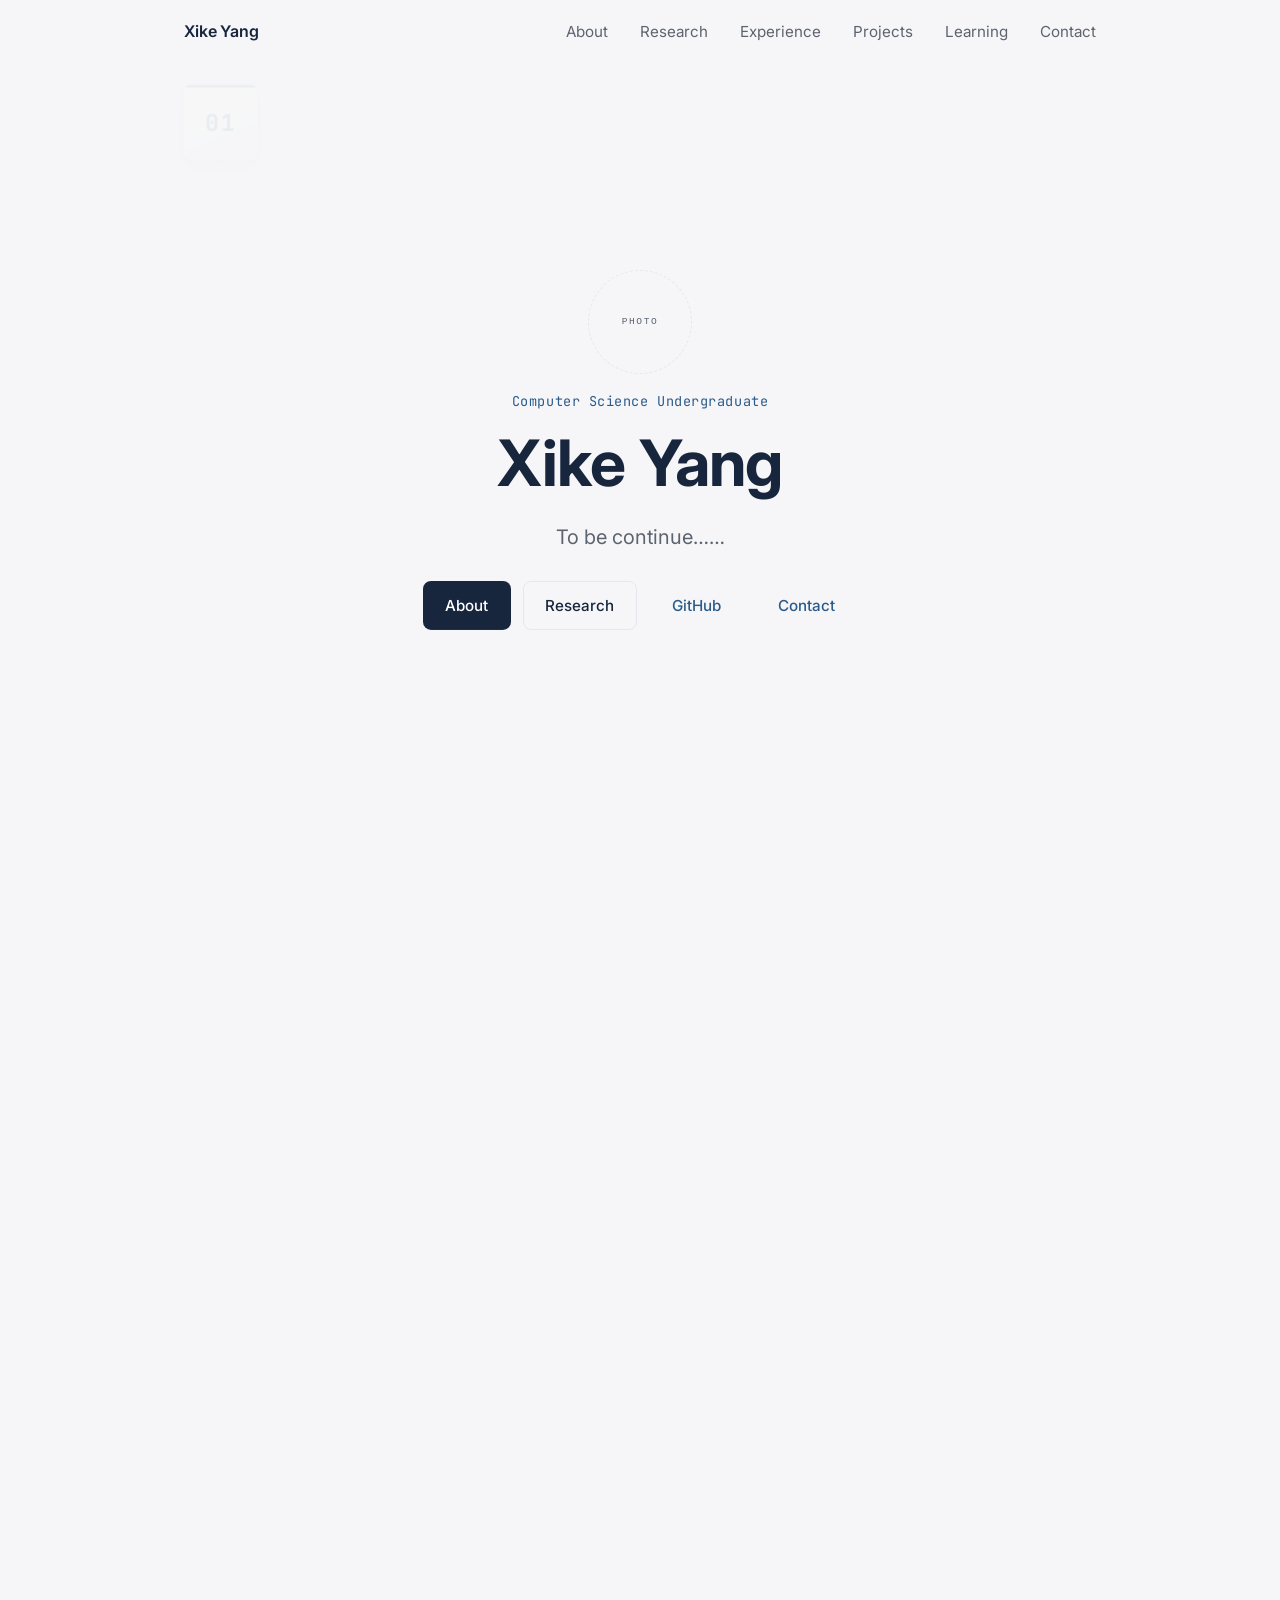
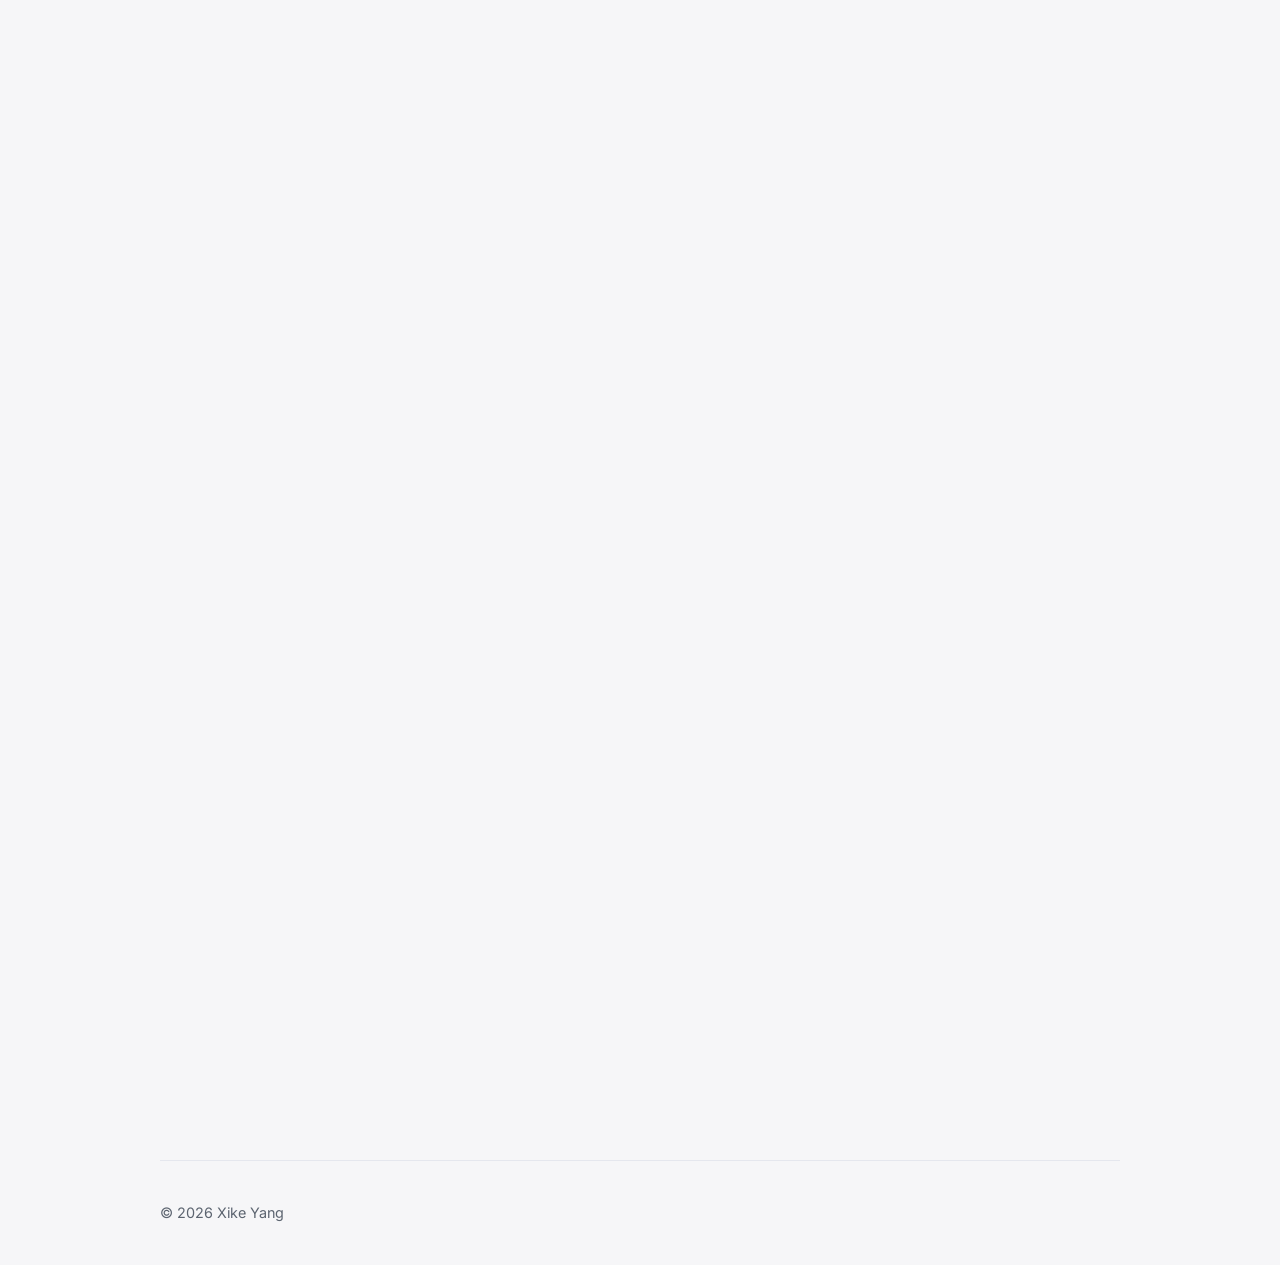
==== index.html @ 59e6e997 "feat: personal website V2 (scroll cube + panel deck)" ====
<!DOCTYPE html>
<html lang="en">
<head>
  <meta charset="UTF-8" />
  <meta name="viewport" content="width=device-width, initial-scale=1.0" />
  <title>Xike Yang — Computer Science Undergraduate</title>
  <meta name="description" content="Xike Yang, Computer Science undergraduate." />
  <meta property="og:title" content="Xike Yang — Computer Science Undergraduate" />
  <meta property="og:description" content="Exploring......" />

  <!-- Mark JS as available (drives the no-JS fallback styles in css/deck.css) -->
  <script>document.documentElement.classList.add("js");</script>

  <!-- Fonts: Inter (sans) + JetBrains Mono (mono). System Chinese fallbacks are included. -->
  <link rel="preconnect" href="https://fonts.googleapis.com" />
  <link rel="preconnect" href="https://fonts.gstatic.com" crossorigin />
  <link
    href="https://fonts.googleapis.com/css2?family=Inter:wght@300;400;500;600;700&family=JetBrains+Mono:wght@400;500&display=swap"
    rel="stylesheet"
  />

  <!-- Favicon (isometric cube, matching the V2 scroll cube) -->
  <link rel="icon" type="image/svg+xml" href="assets/favicon.svg" />

  <link rel="stylesheet" href="css/style.css" />
  <!-- V2: top-left docked scroll cube + panel deck -->
  <link rel="stylesheet" href="css/cube.css" />
  <link rel="stylesheet" href="css/deck.css" />
</head>
<body>
  <header class="site-header" id="top">
    <nav class="nav" aria-label="Primary">
      <a class="brand" href="#top">Xike Yang</a>

      <button class="nav-toggle" aria-label="Open menu" aria-expanded="false">
        <span></span><span></span>
      </button>

      <ul class="nav-links" id="nav-links">
        <li><a href="#about">About</a></li>
        <li><a href="#research">Research</a></li>
        <li><a href="#experience">Experience</a></li>
        <li><a href="#projects">Projects</a></li>
        <li><a href="#learning">Learning</a></li>
        <li><a href="#contact">Contact</a></li>
      </ul>
    </nav>
  </header>

  <!-- The deck: one tall scroll region; the pin stays on screen and the
       panels cross-fade while the top-left cube rotates. -->
  <main class="deck" id="deck" style="--panel-count: 7">
    <div class="deck-pin">

      <!-- Centre-piece: docked to the top-left of the content column once the
           hero is scrolled away. One face per section (01–06). Purely
           decorative (aria-hidden) — the text carries the meaning. -->
      <div class="cube-stage" aria-hidden="true">
        <div class="cube" id="cube">
          <div class="cube-face face-front"><span class="cube-index">01</span></div>
          <div class="cube-face face-right"><span class="cube-index">02</span></div>
          <div class="cube-face face-back"><span class="cube-index">03</span></div>
          <div class="cube-face face-left"><span class="cube-index">04</span></div>
          <div class="cube-face face-top"><span class="cube-index">05</span></div>
          <div class="cube-face face-bottom"><span class="cube-index">06</span></div>
        </div>
      </div>

      <!-- Hero: the intro only — no cube yet. Scrolling fades the cube in and
           hands over to the "01 About" panel. -->
      <section class="panel panel-hero is-active" id="hero" data-panel="0">
        <div class="panel-body">
          <div class="hero-avatar" role="img" aria-label="Portrait of Xike Yang - photo coming soon">
            <span>Photo</span>
          </div>
          <p class="hero-kicker">Computer Science Undergraduate</p>
          <h1>Xike Yang</h1>
          <p class="hero-line">To be continue……</p>
          <div class="hero-actions">
            <a href="#about" class="btn btn-primary">About</a>
            <a href="#research" class="btn btn-outline">Research</a>
            <a href="https://github.com/xkkkkkkkkkkkkkk" class="btn btn-ghost" target="_blank" rel="noopener">GitHub</a>
            <a href="#contact" class="btn btn-ghost">Contact</a>
          </div>
        </div>
      </section>

      <!-- 01 About (the cube fades in here and stays for the rest) -->
      <section class="panel" id="about" data-panel="1">
        <header class="panel-head">
          <span class="section-num">01</span>
          <h2>About</h2>
        </header>
        <div class="panel-body">
          <p class="lede">
            I'm a Computer Science undergraduate. I'm trying my best to build a
            solid foundation in computer science fundamentals. To be continued......
          </p>
          <dl class="facts">
            <div><dt>Position</dt><dd>Computer Science Undergraduate</dd></div>
            <div><dt>Focus</dt><dd>……</dd></div>
            <div><dt>Learning</dt><dd>……</dd></div>
            <div><dt>Affiliation</dt><dd>TJU &amp; POLYU</dd></div>
          </dl>

          <h3 class="block-label block-hobbies">Hobbies</h3>
          <ul class="chips">
            <li>Photography</li>
            <li>Outdoors</li>
            <li>Food</li>
            <li>Cats</li>
            <li>Musicals</li>
          </ul>

          <div class="about-photos">
            <h3 class="block-label block-photos">Photography</h3>
            <div class="gallery" id="gallery">
              <div class="gallery-frame">
                <button class="gallery-nav prev" id="gallery-prev" aria-label="Previous photo">&#8249;</button>
                <div class="gallery-track" id="gallery-track"></div>
                <button class="gallery-nav next" id="gallery-next" aria-label="Next photo">&#8250;</button>
              </div>
              <div class="gallery-dots" id="gallery-dots"></div>
            </div>
          </div>
        </div>
      </section>

      <!-- 02 Research Interests -->
      <section class="panel" id="research" data-panel="2">
        <header class="panel-head">
          <span class="section-num">02</span>
          <h2>Research Interests</h2>
        </header>
        <div class="panel-body">
          <p class="muted-note">
            I'm still building my foundation — the areas below are where I want to
            grow, not a list of publications.
          </p>
          <div class="cards">
            <article class="card">
              <h3>……</h3>
              <p>……</p>
            </article>
            <article class="card">
              <h3>……</h3>
              <p>……</p>
            </article>
            <article class="card">
              <h3>……</h3>
              <p>……</p>
            </article>
            <article class="card">
              <h3>……</h3>
              <p>……</p>
            </article>
          </div>
        </div>
      </section>

      <!-- 03 Experience -->
      <section class="panel" id="experience" data-panel="3">
        <header class="panel-head">
          <span class="section-num">03</span>
          <h2>Experience</h2>
        </header>
        <div class="panel-body">
          <p class="muted-note">Coming soon......</p>
          <h3 class="block-label">Timeline</h3>
          <ol class="timeline">
            <li><span class="year">2026</span><p>Started Computer Science</p></li>
          </ol>
        </div>
      </section>

      <!-- 04 Projects -->
      <section class="panel" id="projects" data-panel="4">
        <header class="panel-head">
          <span class="section-num">04</span>
          <h2>Projects</h2>
        </header>
        <div class="panel-body">
          <p class="muted-note">Coming soon.</p>
        </div>
      </section>

      <!-- 05 Currently Learning -->
      <section class="panel" id="learning" data-panel="5">
        <header class="panel-head">
          <span class="section-num">05</span>
          <h2>Currently Learning</h2>
        </header>
        <div class="panel-body">
          <p class="muted-note">
            What I'm working on right now — a look at where I'm growing.
          </p>
          <ul class="chips">
            <li>Python</li>
            <li>Linux</li>
            <li>Data Structures &amp; Algorithms</li>
            <li>Machine Learning</li>
            <li>Computer Systems</li>
            <li>……</li>
          </ul>
        </div>
      </section>

      <!-- 06 Contact -->
      <section class="panel" id="contact" data-panel="6">
        <header class="panel-head">
          <span class="section-num">06</span>
          <h2>Contact</h2>
        </header>
        <div class="panel-body">
          <p class="lede">Let's connect.</p>
          <div class="contact-list">
            <a href="https://github.com/xkkkkkkkkkkkkkk" target="_blank" rel="noopener">https://github.com/xkkkkkkkkkkkkkk</a>
            <a href="mailto:xk_yyy@outlook.com">xk_yyy@outlook.com</a>
          </div>
        </div>
      </section>

    </div>
  </main>

  <footer class="site-footer">
    <p>© 2026 Xike Yang</p>
  </footer>

  <script src="js/main.js" defer></script>
  <!-- V2: top-left docked scroll cube + panel deck -->
  <script src="js/animation.js" defer></script>
</body>
</html>
---- css/style.css ----
/* ============================================================
   Xike Yang — Personal Academic Homepage  (V1)
   Design system + components + subtle animations + responsive
   ============================================================ */

/* ---------- 1. Design tokens ---------- */
:root {
  /* Color system: warm off-white + deep navy + slate gray + muted blue */
  --background: #f6f6f8;
  --card: #ffffff;
  --foreground: #1b1f27;
  --muted: #5c6470;
  --primary: #17263d;
  --accent: #2b5b8b;
  --border: #e5e7ee;
  --shadow: 0 1px 2px rgba(23, 38, 61, 0.05), 0 8px 24px rgba(23, 38, 61, 0.05);

  /* Typography */
  --font-sans: "Inter", system-ui, -apple-system, "Segoe UI", Roboto,
    "PingFang SC", "Microsoft YaHei", sans-serif;
  --font-mono: "JetBrains Mono", ui-monospace, SFMono-Regular, Consolas, monospace;

  /* Spacing */
  --section-gap: 6.5rem;
  --container: 960px;
  --radius: 12px;
  --radius-sm: 8px;

  /* Motion */
  --ease: cubic-bezier(0.22, 1, 0.36, 1);
}

/* ---------- 2. Reset ---------- */
*,
*::before,
*::after {
  box-sizing: border-box;
  margin: 0;
  padding: 0;
}

html {
  scroll-behavior: smooth;
}

body {
  font-family: var(--font-sans);
  font-weight: 400;
  line-height: 1.7;
  color: var(--foreground);
  background: var(--background);
  -webkit-font-smoothing: antialiased;
  text-rendering: optimizeLegibility;
}

a {
  color: var(--accent);
  text-decoration: none;
}

h1, h2, h3 {
  font-weight: 600;
  line-height: 1.25;
  color: var(--primary);
  letter-spacing: -0.01em;
}

/* ---------- 3. Layout container ---------- */
.site-header,
main,
.site-footer {
  max-width: var(--container);
  margin: 0 auto;
  padding-left: 1.5rem;
  padding-right: 1.5rem;
}

section[id] {
  scroll-margin-top: 5rem; /* offset sticky nav for anchor jump */
}

.section {
  padding: var(--section-gap) 0;
}

/* ---------- 4. Navbar ---------- */
.site-header {
  position: sticky;
  top: 0;
  z-index: 50;
  padding-top: 0;
  padding-bottom: 0;
  transition: background 0.3s var(--ease), box-shadow 0.3s var(--ease),
    border-color 0.3s var(--ease);
  background: transparent;
  border-bottom: 1px solid transparent;
}

.site-header.is-scrolled {
  background: rgba(246, 246, 248, 0.82);
  backdrop-filter: saturate(180%) blur(12px);
  -webkit-backdrop-filter: saturate(180%) blur(12px);
  border-bottom-color: var(--border);
}

.nav {
  display: flex;
  align-items: center;
  justify-content: space-between;
  height: 4rem;
}

.brand {
  font-weight: 600;
  color: var(--primary);
  letter-spacing: -0.01em;
}

.nav-links {
  display: flex;
  gap: 2rem;
  list-style: none;
}

.nav-links a {
  font-size: 0.95rem;
  color: var(--muted);
  transition: color 0.2s var(--ease);
}

.nav-links a:hover,
.nav-links a.active {
  color: var(--primary);
}

.nav-toggle {
  display: none;
  background: none;
  border: none;
  cursor: pointer;
  width: 1.75rem;
  height: 1.25rem;
  position: relative;
}

.nav-toggle span {
  position: absolute;
  left: 0;
  width: 100%;
  height: 2px;
  background: var(--primary);
  border-radius: 2px;
  transition: transform 0.25s var(--ease), opacity 0.25s var(--ease);
}

.nav-toggle span:nth-child(1) { top: 0; }
.nav-toggle span:nth-child(2) { bottom: 0; }

/* ---------- 5. Hero ---------- */
.hero {
  min-height: 82vh;
  display: flex;
  flex-direction: column;
  justify-content: center;
  padding: 4rem 0;
}

.hero-kicker {
  font-family: var(--font-mono);
  font-size: 0.85rem;
  color: var(--accent);
  margin-bottom: 1.25rem;
  letter-spacing: 0.04em;
}

.hero h1 {
  font-size: clamp(2.75rem, 7vw, 4.5rem);
  font-weight: 700;
}

.hero-line {
  max-width: 34rem;
  margin-top: 1.5rem;
  font-size: clamp(1.05rem, 2.4vw, 1.3rem);
  color: var(--muted);
}

.hero-actions {
  display: flex;
  flex-wrap: wrap;
  gap: 0.75rem;
  margin-top: 2.5rem;
}

/* ---------- 6. Buttons ---------- */
.btn {
  display: inline-flex;
  align-items: center;
  justify-content: center;
  padding: 0.65rem 1.35rem;
  border-radius: var(--radius-sm);
  font-size: 0.95rem;
  font-weight: 500;
  border: 1px solid transparent;
  transition: transform 0.2s var(--ease), background 0.2s var(--ease),
    color 0.2s var(--ease), border-color 0.2s var(--ease), box-shadow 0.2s var(--ease);
}

.btn-primary {
  background: var(--primary);
  color: #fff;
}

.btn-primary:hover {
  background: #22334f;
  transform: translateY(-1px);
  box-shadow: var(--shadow);
}

.btn-outline {
  background: transparent;
  color: var(--primary);
  border-color: var(--border);
}

.btn-outline:hover {
  border-color: var(--primary);
  transform: translateY(-1px);
}

.btn-ghost {
  background: transparent;
  color: var(--accent);
}

.btn-ghost:hover {
  background: rgba(2, 91, 139, 0.06);
}

/* ---------- 7. Section headers ---------- */
.section-head {
  display: flex;
  align-items: baseline;
  gap: 1rem;
  margin-bottom: 2.25rem;
}

.section-num {
  font-family: var(--font-mono);
  font-size: 0.9rem;
  color: var(--accent);
  letter-spacing: 0.05em;
}

.section-head h2 {
  font-size: clamp(1.6rem, 3.5vw, 2rem);
}

.section-body {
  max-width: 44rem;
}

.muted-note {
  color: var(--muted);
  margin-bottom: 1.75rem;
}

.lede {
  font-size: 1.15rem;
  color: var(--primary);
  max-width: 40rem;
}

/* ---------- 8. Facts / About ---------- */
.facts {
  margin-top: 2rem;
  display: grid;
  grid-template-columns: repeat(2, 1fr);
  gap: 1.25rem 2rem;
  border-top: 1px solid var(--border);
  padding-top: 1.75rem;
}

.facts dt {
  font-family: var(--font-mono);
  font-size: 0.75rem;
  text-transform: uppercase;
  letter-spacing: 0.06em;
  color: var(--muted);
  margin-bottom: 0.25rem;
}

.facts dd {
  font-size: 1rem;
  color: var(--foreground);
}

/* ---------- 9. Cards (Research) ---------- */
.cards {
  display: grid;
  grid-template-columns: repeat(2, 1fr);
  gap: 1rem;
}

.card {
  background: var(--card);
  border: 1px solid var(--border);
  border-radius: var(--radius);
  padding: 1.5rem;
  transition: transform 0.25s var(--ease), box-shadow 0.25s var(--ease),
    border-color 0.25s var(--ease);
}

.card:hover {
  transform: translateY(-3px);
  box-shadow: var(--shadow);
  border-color: #d5d9e4;
}

.card h3 {
  font-size: 1.15rem;
  margin-bottom: 0.5rem;
}

.card p {
  color: var(--muted);
  font-size: 0.95rem;
}

/* ---------- 10. Projects ---------- */
.project-card {
  max-width: 34rem;
}

.project-top {
  display: flex;
  align-items: center;
  justify-content: space-between;
  margin-bottom: 0.5rem;
}

.badge {
  font-family: var(--font-mono);
  font-size: 0.72rem;
  text-transform: uppercase;
  letter-spacing: 0.05em;
  color: var(--accent);
  border: 1px solid var(--border);
  border-radius: 999px;
  padding: 0.15rem 0.6rem;
}

.project-tags {
  font-family: var(--font-mono);
  font-size: 0.85rem;
  color: var(--muted);
  margin-bottom: 0.75rem;
}

.project-desc {
  color: var(--muted);
}

/* ---------- 11. Learning chips ---------- */
.chips {
  list-style: none;
  display: flex;
  flex-wrap: wrap;
  gap: 0.6rem;
}

.chips li {
  font-family: var(--font-mono);
  font-size: 0.88rem;
  color: var(--foreground);
  background: var(--card);
  border: 1px solid var(--border);
  border-radius: 999px;
  padding: 0.5rem 1rem;
  transition: border-color 0.2s var(--ease), transform 0.2s var(--ease);
}

.chips li:hover {
  border-color: var(--accent);
  transform: translateY(-2px);
}

/* ---------- 12. Timeline ---------- */
.timeline {
  list-style: none;
  border-left: 1px solid var(--border);
  margin-left: 0.5rem;
  padding-left: 1.75rem;
}

.timeline li {
  position: relative;
  padding-bottom: 1.5rem;
}

.timeline li:last-child {
  padding-bottom: 0;
}

.timeline li::before {
  content: "";
  position: absolute;
  left: -2.05rem;
  top: 0.4rem;
  width: 0.6rem;
  height: 0.6rem;
  border-radius: 50%;
  background: var(--card);
  border: 2px solid var(--accent);
}

.timeline .year {
  font-family: var(--font-mono);
  font-size: 0.85rem;
  color: var(--accent);
}

.timeline p {
  color: var(--foreground);
  margin-top: 0.25rem;
}

/* ---------- 13. Contact ---------- */
.contact-list {
  display: flex;
  flex-wrap: wrap;
  gap: 1.75rem;
  margin-top: 1.5rem;
}

.contact-list a {
  font-weight: 500;
  color: var(--primary);
  border-bottom: 1px solid var(--border);
  padding-bottom: 0.15rem;
  transition: color 0.2s var(--ease), border-color 0.2s var(--ease);
}

.contact-list a:hover {
  color: var(--accent);
  border-color: var(--accent);
}

/* ---------- 14. Footer ---------- */
.site-footer {
  border-top: 1px solid var(--border);
  padding: 2.5rem 0;
  color: var(--muted);
  font-size: 0.9rem;
}

/* ---------- 15. Reveal animation (section connections) ---------- */
.reveal {
  opacity: 0;
  transform: translateY(24px);
  transition: opacity 0.7s var(--ease), transform 0.7s var(--ease);
}

.reveal.is-visible {
  opacity: 1;
  transform: none;
}

/* Respect users who prefer reduced motion */
@media (prefers-reduced-motion: reduce) {
  html { scroll-behavior: auto; }
  .reveal {
    opacity: 1;
    transform: none;
    transition: none;
  }
}

/* ---------- 16. Responsive ---------- */
@media (max-width: 1024px) {
  .section-body { max-width: 100%; }
}

@media (max-width: 768px) {
  :root { --section-gap: 4.5rem; }

  /* Hero */
  .hero { min-height: 68vh; }
  .hero-actions { gap: 0.5rem; }
  .btn { padding: 0.6rem 1.1rem; }

  /* nav -> mobile menu */
  .nav-toggle { display: block; }

  .nav-links {
    position: absolute;
    top: 4rem;
    left: 1.5rem;
    right: 1.5rem;
    flex-direction: column;
    gap: 0;
    background: var(--card);
    border: 1px solid var(--border);
    border-radius: var(--radius);
    box-shadow: var(--shadow);
    padding: 0.5rem;
    opacity: 0;
    transform: translateY(-8px);
    pointer-events: none;
    transition: opacity 0.25s var(--ease), transform 0.25s var(--ease);
  }

  .nav-open .nav-links {
    opacity: 1;
    transform: none;
    pointer-events: auto;
  }

  .nav-links a {
    display: block;
    padding: 0.7rem 1rem;
    border-radius: var(--radius-sm);
  }

  .nav-links a:hover { background: var(--background); }

  /* grids collapse */
  .facts,
  .cards {
    grid-template-columns: 1fr;
  }
}

@media (max-width: 430px) {
  .section-head { flex-direction: column; gap: 0.25rem; margin-bottom: 1.5rem; }
  .contact-list { gap: 1.25rem; }
}

/* ---------- 18. Hobbies & Gallery ---------- */
.block-label {
  font-family: var(--font-mono);
  font-size: 0.8rem;
  text-transform: uppercase;
  letter-spacing: 0.05em;
  color: var(--muted);
  margin: 2rem 0 0.85rem;
}

.chips { margin-top: 0; }

.gallery {
  margin-top: 0.25rem;
  max-width: 40rem;
}

.gallery-frame {
  position: relative;
  overflow: hidden;
  border: 1px solid var(--border);
  border-radius: var(--radius);
  background: transparent; /* gaps are transparent, not a filler colour */
}

.gallery-track {
  display: flex;
  transition: transform 0.5s var(--ease);
}

/* Pause animation on hover is handled in JS; this adds a fallback for reduced motion */
@media (prefers-reduced-motion: reduce) {
  .gallery-track { transition: none; }
}

/* ---------- Collage page: one slide = several photo "rows" that fill the
   full width. Every photo keeps its own aspect ratio (never cropped or
   stretched), so a row is as tall as the photos it contains. --- */
.gal-page {
  flex: 0 0 100%;
  width: 100%;
  display: flex;
  flex-direction: column;
  justify-content: center; /* centre rows -> leftover space is transparent */
  gap: 0; /* flush between rows */
  background: transparent;
}

.gal-row {
  display: flex;
  width: 100%;
  gap: 0; /* flush between photos */
}

/* Each cell is sized by its photo's aspect ratio (set from JS on width),
   so the photo always keeps its true proportions. */
.gal-cell {
  flex: 0 0 auto;
  min-width: 0;
}

.gal-cell img {
  display: block;
  width: 100%;
  height: auto; /* no cropping, no distortion */
  object-fit: initial;
  cursor: zoom-in;
}

.gallery-nav {
  position: absolute;
  top: 50%;
  transform: translateY(-50%);
  z-index: 2;
  width: 2.25rem;
  height: 2.25rem;
  border: none;
  border-radius: 50%;
  cursor: pointer;
  background: rgba(255, 255, 255, 0.85);
  color: var(--primary);
  font-size: 1.5rem;
  line-height: 1;
  display: flex;
  align-items: center;
  justify-content: center;
  box-shadow: 0 2px 8px rgba(0, 0, 0, 0.18);
  transition: background 0.2s var(--ease), opacity 0.2s var(--ease);
  opacity: 0;
}

.gallery-frame:hover .gallery-nav,
.gallery-nav:focus-visible {
  opacity: 1;
}

.gallery-nav.prev { left: 0.75rem; }
.gallery-nav.next { right: 0.75rem; }

.gallery-nav:hover { background: #fff; }

.gallery-dots {
  display: flex;
  gap: 0.4rem;
  justify-content: center;
  margin-top: 0.75rem;
}

.gallery-dot {
  width: 0.5rem;
  height: 0.5rem;
  border-radius: 50%;
  border: none;
  background: var(--border);
  cursor: pointer;
  transition: background 0.2s var(--ease);
}

.gallery-dot.active { background: var(--accent); }

@media (max-width: 430px) {
  .gallery { max-width: 100%; }
}

/* ---------- Lightbox: open a single photo full-screen ---------- */
.lightbox {
  position: fixed;
  inset: 0;
  z-index: 1000;
  display: flex;
  align-items: center;
  justify-content: center;
  padding: 1.5rem;
  background: rgba(8, 10, 14, 0.92);
  opacity: 0;
  visibility: hidden;
  transition: opacity 0.25s var(--ease), visibility 0.25s var(--ease);
}

.lightbox.open { opacity: 1; visibility: visible; }

.lightbox img {
  max-width: 92vw;
  max-height: 92vh;
  border-radius: var(--radius);
  box-shadow: 0 12px 48px rgba(0, 0, 0, 0.5);
  background: var(--bg);
  /* Pop-in on open, zoom back down on close */
  transform: scale(0.82);
  opacity: 0;
  transition: transform 0.28s var(--ease), opacity 0.22s var(--ease);
}

.lightbox.open img {
  transform: scale(1);
  opacity: 1;
}

.lightbox-close,
.lightbox-prev,
.lightbox-next {
  position: absolute;
  z-index: 2;
  border: none;
  cursor: pointer;
  background: rgba(255, 255, 255, 0.9);
  color: var(--primary);
  border-radius: 50%;
  display: flex;
  align-items: center;
  justify-content: center;
  line-height: 1;
  transition: background 0.2s var(--ease);
}

.lightbox-close {
  top: 1rem;
  right: 1rem;
  width: 2.5rem;
  height: 2.5rem;
  font-size: 1.4rem;
}

.lightbox-prev,
.lightbox-next {
  top: 50%;
  transform: translateY(-50%);
  width: 2.75rem;
  height: 2.75rem;
  font-size: 1.6rem;
}

.lightbox-prev { left: 1rem; }
.lightbox-next { right: 1rem; }

.lightbox-close:hover,
.lightbox-prev:hover,
.lightbox-next:hover {
  background: #fff;
}

@media (max-width: 430px) {
  .lightbox-prev { left: 0.5rem; }
  .lightbox-next { right: 0.5rem; }
}
---- css/cube.css ----
/* ============================================================
   Xike Yang — Personal Academic Homepage  (V2)
   Docked top-left scroll cube.

   The cube is hidden during the opening hero, then fades in as you scroll
   into "01 About" and stays docked to the top-left of the content column
   (see css/deck.css). Each section rotates it to the matching face.
   CSS 3D transforms only — no libraries.

   Inspired by "Six Faces / Walking The Cow" — see README Credits.
   ============================================================ */

/* ---------- 1. Tokens ---------- */
:root {
  /* Shared V2 geometry. Everything is viewport-relative, so the cube (and the
     corner it lives in) scales with page zoom / window resizing. */
  --page-pad: clamp(1.1rem, 3.2vw, 2.75rem);   /* side gutter */
  --corner-top: clamp(4.9rem, 9.5vh, 6.6rem);  /* clears the fixed nav */
  /* A modest slice of the viewport's short edge — small enough to leave the
     whole panel readable, big enough to stay a real 3D object. */
  --cube-size: clamp(70px, 10.8vmin, 134px);   /* ≈ 80% of the previous size */
  --cube-half: calc(var(--cube-size) / 2);
  --cube-gap: clamp(0.9rem, 1.6vw, 1.5rem);    /* space between cube & text */
  --cube-perspective: 1150px;                  /* flatter projection = less swell mid-rotation */
  --cube-face-bg: linear-gradient(160deg, #ffffff 0%, #f2f4f9 100%);
  --cube-face-border: #dfe3ec;
}

/* ---------- 2. Stage: docked to the top-left of the content column ----------
   js/animation.js drives opacity (0 during the hero → 1 from About on) and a
   small scale-up, so the cube "arrives" as you scroll out of the hero. */
.cube-stage {
  position: absolute;
  top: var(--corner-top);
  left: var(--deck-inset);
  transform-origin: top left;
  width: var(--cube-size);
  height: var(--cube-size);
  perspective: var(--cube-perspective);
  perspective-origin: 50% 50%;
  pointer-events: none;             /* purely decorative */
  z-index: 5;                        /* always above the panels */
  opacity: 0;                        /* revealed by JS */
  will-change: opacity, transform;
}

/* ---------- 3. Cube ---------- */
.cube {
  position: relative;
  width: var(--cube-size);
  height: var(--cube-size);
  transform-style: preserve-3d;
  transform: rotateX(0deg) rotateY(0deg); /* JS drives this */
  will-change: transform;
}

/* ---------- 4. Faces ---------- */
.cube-face {
  position: absolute;
  inset: 0;
  display: flex;
  flex-direction: column;
  align-items: center;
  justify-content: center;
  gap: 0.3rem;
  background: var(--cube-face-bg);
  border: 1px solid var(--cube-face-border);
  border-radius: 10px;
  color: var(--primary);
  backface-visibility: hidden;
  -webkit-backface-visibility: hidden;
  box-shadow: 0 10px 30px rgba(23, 38, 61, 0.1),
    inset 0 0 0 1px rgba(255, 255, 255, 0.7);
  overflow: hidden;
}

/* thin accent bar at the top of every face */
.cube-face::before {
  content: "";
  position: absolute;
  top: 0;
  left: 0;
  right: 0;
  height: 3px;
  background: var(--accent);
  opacity: 0.55;
}

/* Each face carries only a large, faint chapter index — the section title
   itself lives in the panel heading, so nothing is repeated. */
.cube-index {
  font-family: var(--font-mono);
  font-size: calc(var(--cube-size) * 0.3);  /* scales with the cube */
  font-weight: 500;
  line-height: 1;
  letter-spacing: 0.06em;
  color: var(--accent);
  opacity: 0.7;
}

/* Faces placed on the 6 sides of the cube. Half-edge = size / 2. */
.face-front  { transform: translateZ(var(--cube-half)); }
.face-back   { transform: rotateY(180deg) translateZ(var(--cube-half)); }
.face-right  { transform: rotateY(90deg)  translateZ(var(--cube-half)); }
.face-left   { transform: rotateY(-90deg) translateZ(var(--cube-half)); }
.face-top    { transform: rotateX(90deg)  translateZ(var(--cube-half)); }
.face-bottom { transform: rotateX(-90deg) translateZ(var(--cube-half)); }

/* ---------- 5. Short viewports: shrink the cube so panels still fit ---------- */
@media (max-height: 720px) {
  :root {
    --corner-top: clamp(4.4rem, 8vh, 5.6rem);
    --cube-size: clamp(62px, 9.6vmin, 112px);
    --cube-gap: clamp(0.75rem, 1.2vw, 1.1rem);
  }
}

@media (max-height: 560px) {
  :root {
    --corner-top: 4.2rem;
    --cube-size: clamp(54px, 8.4vmin, 94px);
    --cube-gap: 0.7rem;
  }
}

/* ---------- 6. Reduced motion: calm, static front face ---------- */
@media (prefers-reduced-motion: reduce) {
  .cube {
    transform: none !important;
    transition: none;
    will-change: auto;
  }
}
---- css/deck.css ----
/* ============================================================
   Xike Yang — Personal Academic Homepage  (V2)
   Deck layout — hero first, then a cube docked to the top-left.

   <main class="deck"> is tall: one "screen" of scroll per panel.
   .deck-pin sticks to the viewport and cross-fades one .panel at a
   time. The hero panel is a plain, centred intro with no cube; once you
   scroll into "01 About" the cube (css/cube.css) fades in, docked to the
   top-left of the content column, and stays there for the rest of the page.
   js/animation.js writes the cube reveal + each panel's opacity.

   Layout per panel:
     .panel-head  sits to the RIGHT of the top-left cube (section title)
     .panel-body  sits BELOW the cube, full content width (scrolls
                  internally only if it is taller than the band)
   ============================================================ */

/* Float the nav over the deck so the pin starts at y=0. */
html.js .site-header {
  position: fixed;
  left: 0;
  right: 0;
  top: 0;
}

/* Shared geometry: the content column the cube docks into. */
:root {
  /* The left/right edge of the content column. On wide screens this lines up
     with the nav's text column; on narrow ones it falls back to the gutter.
     (Percentages here resolve against .deck-pin = the full viewport.) */
  --deck-inset: max(var(--page-pad), calc((100% - var(--container)) / 2 + 1.5rem));
}

.deck {
  position: relative;
  /* Override the 960px centred `main` container from style.css: the pin
     must span the full viewport so the cube can dock against the corner. */
  max-width: none;
  margin: 0;
  padding: 0;
  /* one panel ≈ 120vh of scroll (the extra 20vh is a small "hold") */
  height: calc(var(--panel-count, 7) * 120vh);
}

.deck-pin {
  position: sticky;
  top: 0;
  height: 100vh;
  height: 100svh;                 /* avoids mobile URL-bar jump where supported */
  overflow: hidden;
}

/* ---------- Panels (cross-faded by JS) ---------- */
.panel {
  position: absolute;
  inset: 0;
  z-index: 1;                     /* below .cube-stage (z-index 5) */
  opacity: 0;
  pointer-events: none;
}
.panel.is-active {
  pointer-events: auto;
}

/* ---------- Head (right of the cube) / body (below the cube) ---------- */
.panel-head,
.panel-body {
  position: absolute;
  z-index: 2;
  text-align: left;
}

.panel-head {
  top: calc(var(--corner-top) + var(--cube-size) / 2);
  /* 1.3x keeps the title clear of the cube even at 45°, where the rotating
     silhouette swells to ~1.21x its resting width. */
  left: calc(var(--deck-inset) + var(--cube-size) * 1.3 + var(--cube-gap));
  right: var(--deck-inset);
  transform: translateY(-50%);
}

.panel-body {
  top: calc(var(--corner-top) + var(--cube-size) * 1.18 + var(--cube-gap));
  left: var(--deck-inset);
  right: var(--deck-inset);
  bottom: calc(var(--page-pad) + 0.5rem);
  overflow-y: auto;
  overscroll-behavior: auto;      /* keep scrolling on to the next panel */
  padding: 0;
  /* No visible scrollbar — the soft fade below is the only affordance. */
  scrollbar-width: none;
  -ms-overflow-style: none;
}
.panel-body::-webkit-scrollbar { width: 0; height: 0; display: none; }

/* Fade the bottom edge only while there is more content to scroll to
   (js/animation.js toggles .has-overflow / .at-bottom). */
.panel-body.has-overflow:not(.at-bottom) {
  -webkit-mask-image: linear-gradient(to bottom, #000 calc(100% - 34px), transparent);
  mask-image: linear-gradient(to bottom, #000 calc(100% - 34px), transparent);
}

/* ---------- Head typography ---------- */
.panel-head .section-num { display: block; margin-bottom: 0.3rem; }
.panel-head h2 { font-size: clamp(1.45rem, 2.8vw, 2rem); line-height: 1.15; }

/* ---------- Hero: no cube, just a centred intro ---------- */
.panel-hero .panel-body {
  top: 50%;
  left: 50%;
  right: auto;
  bottom: auto;
  transform: translate(-50%, -50%);
  width: min(100% - 2 * var(--page-pad), 46rem);
  max-height: 78vh;
  overflow: visible;
  text-align: center;
}
/* Reserved portrait slot. Drop a real photo in later: an <img> placed inside
   .hero-avatar is cropped to the circle automatically. */
.panel-hero .hero-avatar {
  width: clamp(68px, 12vmin, 104px);
  height: clamp(68px, 12vmin, 104px);
  margin: 0 auto 1rem;
  display: grid;
  place-items: center;
  border: 1px dashed var(--border);
  border-radius: 50%;
  color: var(--muted);
  font-family: ui-monospace, SFMono-Regular, Menlo, Consolas, monospace;
  font-size: 0.6rem;
  letter-spacing: 0.16em;
  text-transform: uppercase;
  overflow: hidden;
}
.panel-hero .hero-avatar img { display: block; width: 100%; height: 100%; object-fit: cover; }

.panel-hero .hero-kicker { margin-bottom: 0.9rem; }
.panel-hero h1 {
  font-size: clamp(2.4rem, 7vw, 4rem);
  font-weight: 700;
  line-height: 1.1;
}
.panel-hero .hero-line {
  margin: 1.4rem auto 0;
  max-width: 34rem;
  font-size: clamp(1.05rem, 2.4vw, 1.25rem);
  color: var(--muted);
}
.panel-hero .hero-actions { margin-top: 1.7rem; justify-content: center; }

/* ---------- Tighten spacing so each panel fits one screen ---------- */
.panel-body .lede { font-size: 1.05rem; max-width: 46rem; }
.panel-body .muted-note { margin-bottom: 1rem; }
.panel-body .facts {
  margin-top: 1.1rem;
  padding-top: 1.1rem;
  gap: 0.9rem 2rem;
  max-width: 48rem;
  border-top: 1px solid var(--border);
}
.panel-body .block-label { margin: 1.05rem 0 0.6rem; }
.panel-body .chips { gap: 0.5rem; }
.panel-body .cards { gap: 0.75rem; max-width: 52rem; }
.panel-body .card { padding: 1rem 1.15rem; }
.panel-body .card h3 { font-size: 1.05rem; margin-bottom: 0.3rem; }
.panel-body .card p { font-size: 0.92rem; }
.panel-body .timeline { margin-top: 0.5rem; max-width: 26rem; }

/* Gallery lives in the About panel; the V1 two-row collage needs the room. */
.panel-body .gallery {
  max-width: min(100%, 46rem);
  margin: 0.5rem 0 0;
}

/* ---------- Desktop: About splits into text (left) + photography (right) ----------
   The V1 collage is a tall block, so the two-column split is what keeps the
   whole panel on one screen while the photos stay large. */
@media (min-width: 1024px) {
  #about .panel-body {
    display: grid;
    grid-template-columns: minmax(0, 0.85fr) minmax(0, 1.15fr);
    /* One row per left-column block (lede / facts / hobbies / chips) so the
       photo stack can span them all — without this, `1 / -1` only covers the
       single implicit row and the left blocks get pushed into extra rows. */
    grid-template-rows: repeat(4, auto);
    column-gap: clamp(1.5rem, 3.2vw, 3rem);
    align-content: start;
    align-items: start;
  }
  #about .panel-body > .lede { grid-column: 1; grid-row: 1; max-width: none; }
  #about .panel-body > .facts { grid-column: 1; grid-row: 2; max-width: none; }
  #about .panel-body > .block-hobbies { grid-column: 1; grid-row: 3; }
  #about .panel-body > .chips { grid-column: 1; grid-row: 4; }
  /* Label and photos travel together as one stacked block, so the heading sits
     right above the collage instead of being stranded up at the lede's height. */
  #about .panel-body > .about-photos {
    grid-column: 2;
    grid-row: 1 / -1;
    align-self: start;
    min-width: 0;
  }
  #about .panel-body > .about-photos .block-label { margin: 0.15rem 0 0.35rem; }
  #about .panel-body > .about-photos .gallery { max-width: none; margin-top: 0; }
}

/* ---------- Narrow screens: tighter so the About panel still fits ---------- */
@media (max-width: 768px) {
  .panel-head h2 { font-size: 1.35rem; }
  .panel-head .section-num { margin-bottom: 0.15rem; }
  .panel-body .facts {
    margin-top: 0.9rem;
    padding-top: 0.9rem;
    gap: 0.7rem 1.5rem;
  }
  .panel-body .block-label { margin: 0.85rem 0 0.5rem; }
  .panel-body .gallery { margin-top: 0.4rem; }
}

/* ---------- No-JS fallback: unpin into a normal document flow ---------- */
html:not(.js) .deck { height: auto; }
html:not(.js) .deck-pin {
  position: static;
  height: auto;
  overflow: visible;
}
html:not(.js) .panel {
  position: static;
  opacity: 1;
  padding: 4rem 1.5rem;
  pointer-events: auto;
}
html:not(.js) .panel-head,
html:not(.js) .panel-body {
  position: static;
  left: auto;
  right: auto;
  top: auto;
  bottom: auto;
  transform: none;
  width: auto;
  max-width: var(--container);
  max-height: none;
  overflow: visible;
  -webkit-mask-image: none;
  mask-image: none;
  margin: 0 auto;
  text-align: center;
}
html:not(.js) .cube-stage {
  position: static;
  margin: 2.5rem auto;
  transform: none;
  opacity: 1;
}
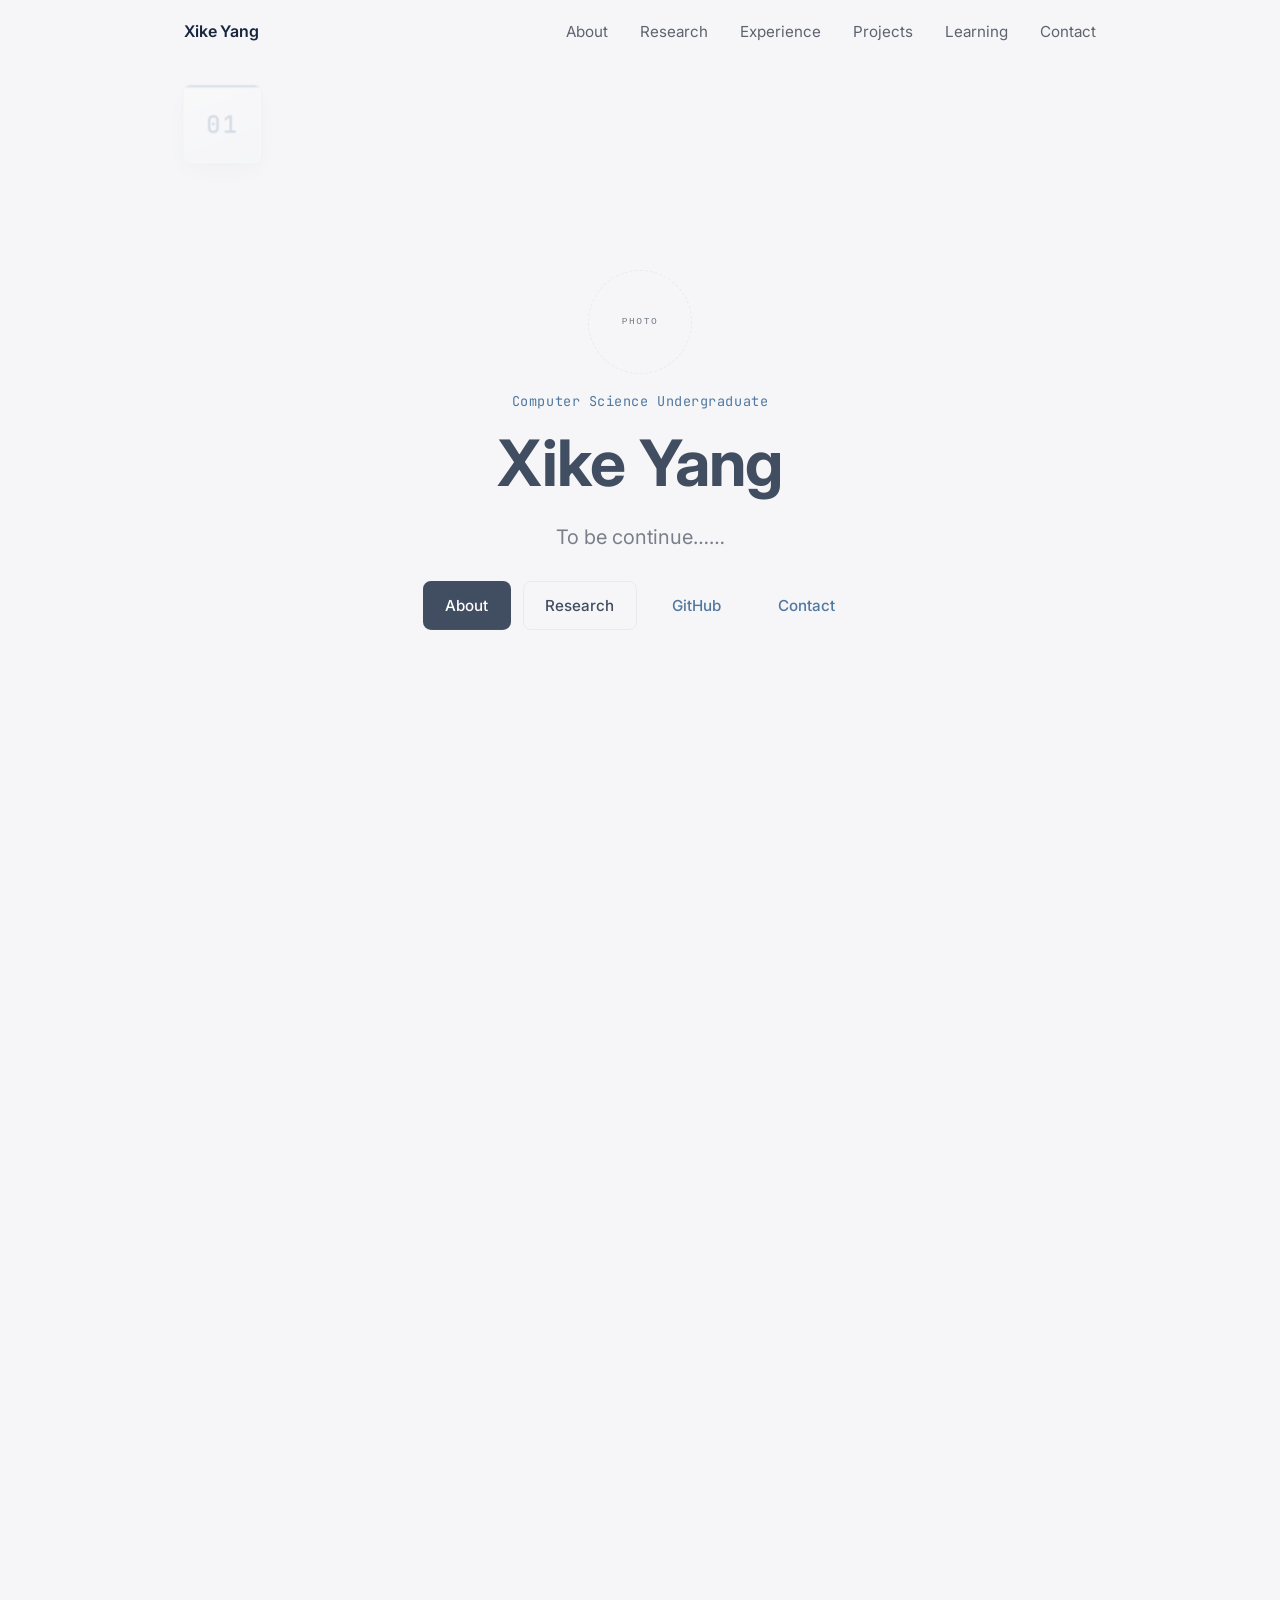
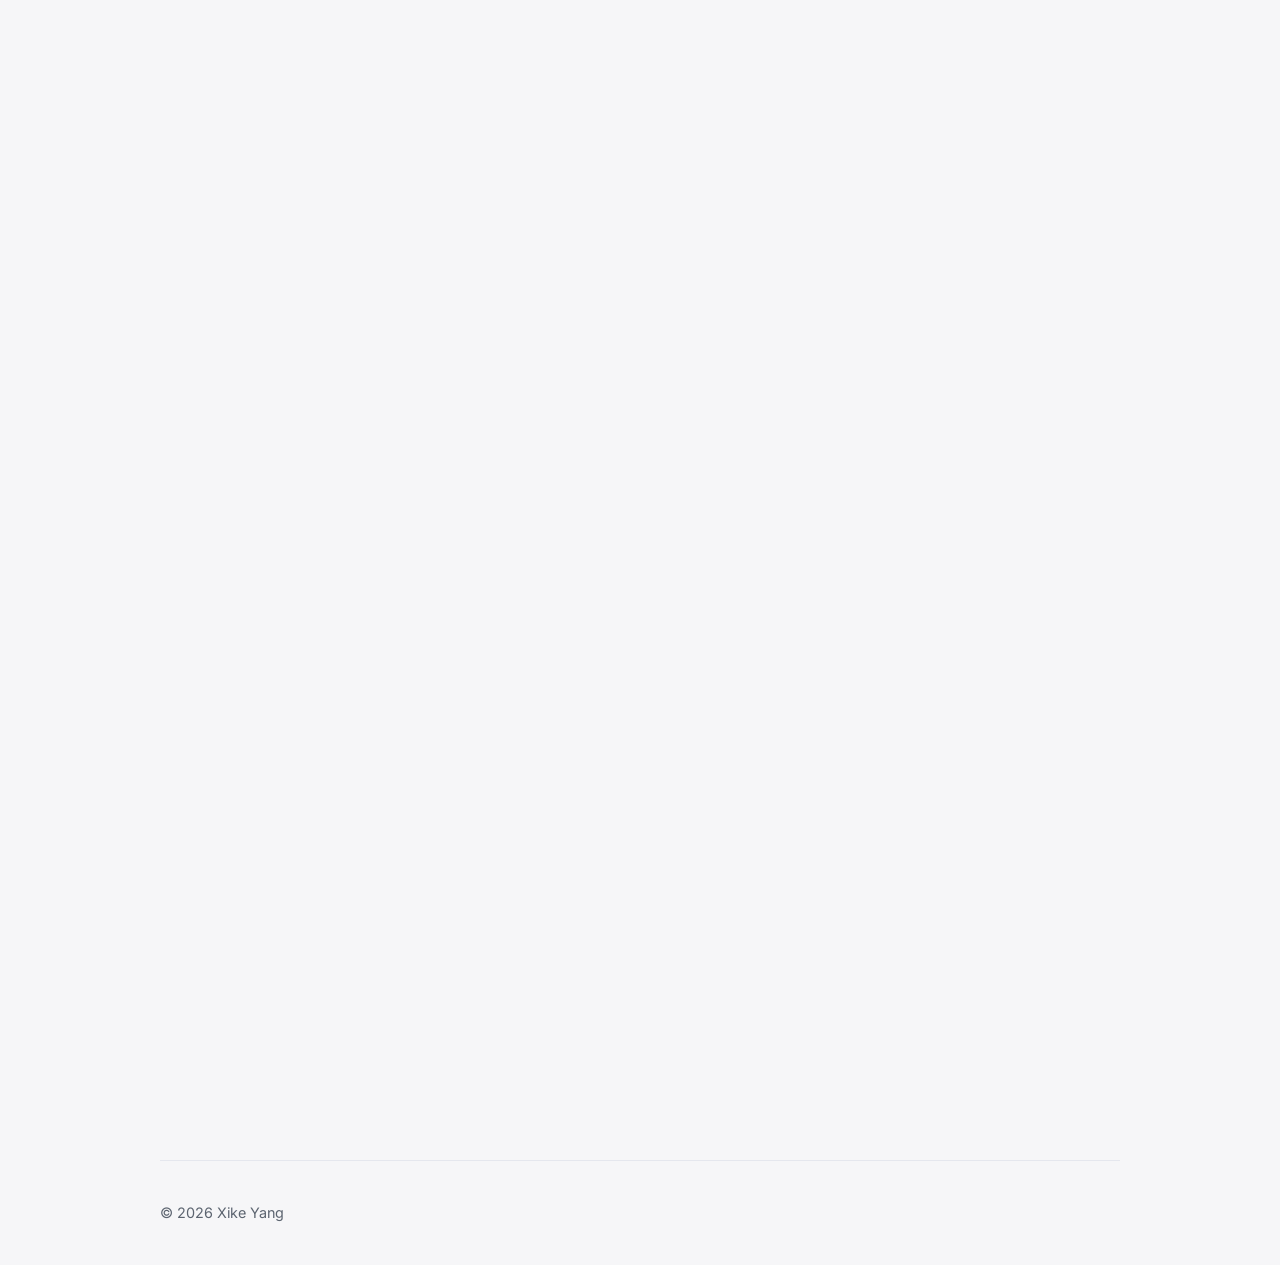
==== commit e6b1cc1e: "feat: personal website V3 (feedback form + confetti) The Contact panel gains a feedback form that PO" ====
--- a/index.html
+++ b/index.html
@@ -217,6 +217,36 @@
             <a href="https://github.com/xkkkkkkkkkkkkkk" target="_blank" rel="noopener">https://github.com/xkkkkkkkkkkkkkk</a>
             <a href="mailto:xk_yyy@outlook.com">xk_yyy@outlook.com</a>
           </div>
+
+          <h3 class="block-label block-feedback">Feedback</h3>
+          <form class="feedback-form" id="feedback-form" novalidate>
+            <div class="feedback-row">
+              <label class="feedback-field">
+                <span class="feedback-caption">Name <em>optional</em></span>
+                <input type="text" id="fb-name" name="name" autocomplete="name"
+                       maxlength="80" placeholder="Your name">
+              </label>
+              <label class="feedback-field">
+                <span class="feedback-caption">Email <em>optional</em></span>
+                <input type="email" id="fb-email" name="email" autocomplete="email"
+                       maxlength="120" placeholder="you@example.com">
+              </label>
+            </div>
+            <label class="feedback-field">
+              <span class="feedback-caption">Message</span>
+              <textarea id="fb-message" name="message" rows="3" maxlength="2000" required
+                        placeholder="Say hi, or tell me what could be better..."></textarea>
+            </label>
+            <!-- Honeypot: positioned off-screen for humans, irresistible to bots. -->
+            <div class="feedback-hp" aria-hidden="true">
+              <label for="fb-website">Website</label>
+              <input type="text" id="fb-website" name="website" tabindex="-1" autocomplete="off">
+            </div>
+            <div class="feedback-actions">
+              <button type="submit" class="btn btn-primary" id="fb-submit">Send feedback</button>
+              <p class="feedback-status" id="fb-status" role="status" aria-live="polite"></p>
+            </div>
+          </form>
         </div>
       </section>
 
@@ -230,5 +260,8 @@
   <script src="js/main.js" defer></script>
   <!-- V2: top-left docked scroll cube + panel deck -->
   <script src="js/animation.js" defer></script>
+  <!-- V3: Contact feedback form -> Supabase -->
+  <script src="js/confetti.js" defer></script>
+  <script src="js/feedback.js" defer></script>
 </body>
 </html>
--- a/css/style.css
+++ b/css/style.css
@@ -741,3 +741,143 @@
   .lightbox-prev { left: 0.5rem; }
   .lightbox-next { right: 0.5rem; }
 }
+
+/* ---------- 19. Feedback form (V3) ---------- */
+.feedback-form {
+  display: grid;
+  gap: 0.8rem;
+  max-width: 40rem;
+}
+
+.feedback-row {
+  display: grid;
+  grid-template-columns: repeat(2, minmax(0, 1fr));
+  gap: 0.8rem;
+}
+
+.feedback-field {
+  display: grid;
+  gap: 0.35rem;
+  min-width: 0;
+}
+
+.feedback-caption {
+  font-family: var(--font-mono);
+  font-size: 0.72rem;
+  text-transform: uppercase;
+  letter-spacing: 0.06em;
+  color: var(--muted);
+}
+
+.feedback-caption em {
+  font-style: normal;
+  text-transform: none;
+  letter-spacing: 0;
+  color: #98a0ae;
+}
+
+.feedback-field input,
+.feedback-field textarea {
+  width: 100%;
+  padding: 0.55rem 0.7rem;
+  font: inherit;
+  font-size: 0.92rem;
+  line-height: 1.5;
+  color: var(--foreground);
+  background: var(--card);
+  border: 1px solid var(--border);
+  border-radius: var(--radius-sm);
+  transition: border-color 0.2s var(--ease), box-shadow 0.2s var(--ease);
+}
+
+.feedback-field textarea {
+  resize: vertical;
+  min-height: 4.25rem;
+}
+
+.feedback-field input::placeholder,
+.feedback-field textarea::placeholder {
+  color: #9aa2b0;
+}
+
+.feedback-field input:focus,
+.feedback-field textarea:focus {
+  outline: none;
+  border-color: var(--accent);
+  box-shadow: 0 0 0 3px rgba(43, 91, 139, 0.12);
+}
+
+/* Off-screen rather than display:none - some bots skip hidden fields. */
+.feedback-hp {
+  position: absolute;
+  left: -9999px;
+  width: 1px;
+  height: 1px;
+  overflow: hidden;
+}
+
+.feedback-actions {
+  display: flex;
+  align-items: center;
+  gap: 1rem;
+  /* Deliberately no wrapping. On a narrow phone a long status line used to
+     drop onto its own row, growing the form by ~39px and shoving the submit
+     button off the bottom of the panel. Letting the status shrink and wrap
+     its own text instead keeps the row exactly one button tall, so the panel
+     does not jump the moment a message is sent. */
+  flex-wrap: nowrap;
+}
+
+.feedback-actions .btn { flex: 0 0 auto; }
+
+.feedback-actions .btn[disabled] {
+  opacity: 0.55;
+  cursor: not-allowed;
+}
+
+.feedback-actions .btn[disabled]:hover {
+  transform: none;
+  box-shadow: none;
+  background: var(--primary);
+}
+
+.feedback-status {
+  margin: 0;
+  flex: 1 1 auto;
+  min-width: 0;                /* let the text wrap instead of overflowing */
+  font-size: 0.85rem;
+  /* Tight enough that two wrapped lines still fit inside the button's height,
+     so the actions row never grows when a status message appears. */
+  line-height: 1.35;
+  color: var(--muted);
+}
+
+.feedback-status.is-ok { color: #1f7a4d; }
+.feedback-status.is-err { color: #b23b3b; }
+
+/* Short viewports (e.g. iPhone SE at 667px tall): tighten the form so the
+   Contact panel still lands on one screen. */
+@media (max-height: 720px) {
+  .feedback-form { gap: 0.6rem; }
+  .feedback-row { gap: 0.6rem; }
+  .feedback-field textarea { height: 3.4rem; }
+}
+
+@media (max-width: 560px) {
+  .feedback-row { grid-template-columns: 1fr; }
+}
+
+/* ---------- 20. Feedback confetti (V3) ---------- */
+/* A throwaway full-screen layer, created by js/confetti.js only while the
+   celebration is running and removed again once the last piece lands.
+   The box below is what the canvas is measured and drawn against, so JS must
+   keep using the canvas's own size - not window.innerWidth, which includes
+   the scrollbar and would stretch the picture. */
+.confetti-canvas {
+  position: fixed;
+  inset: 0;
+  z-index: 1500;               /* above everything, incl. the lightbox (1000) */
+  width: 100%;
+  height: 100%;
+  pointer-events: none;        /* never swallows a click */
+}
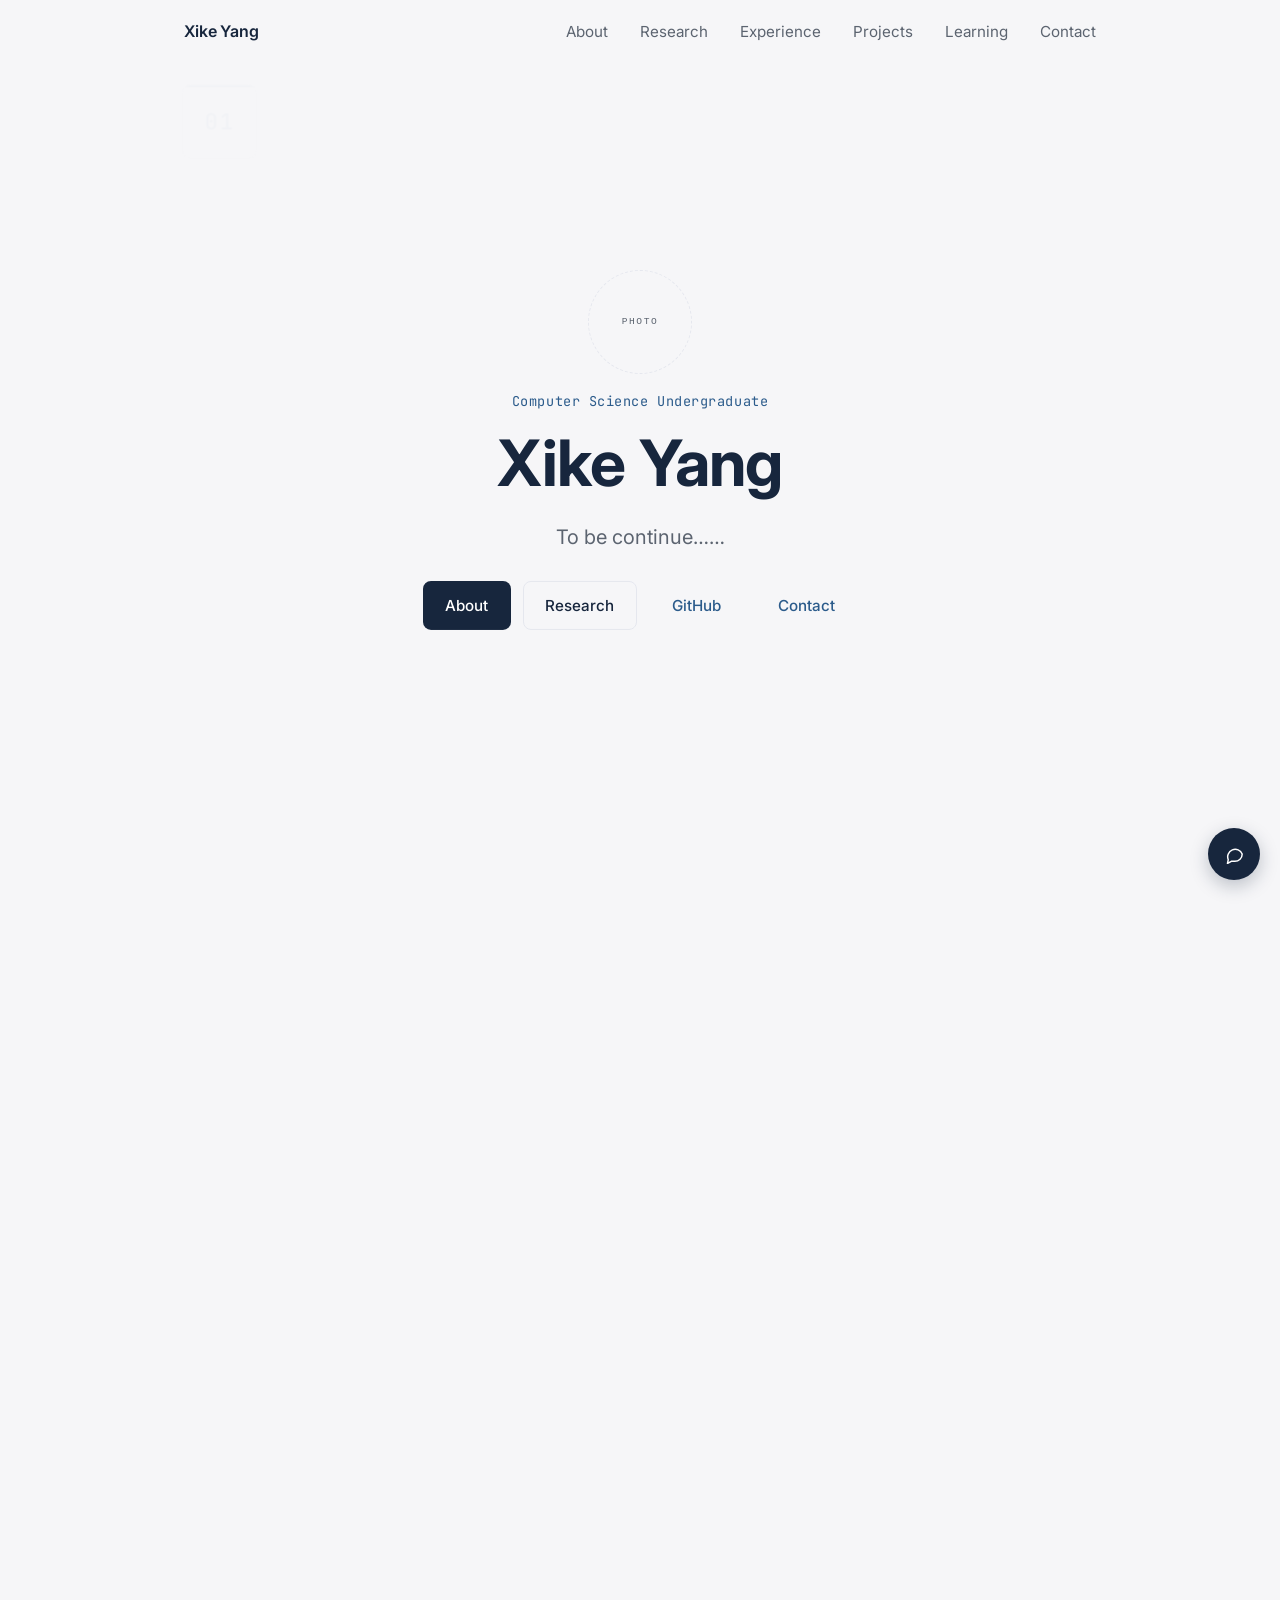
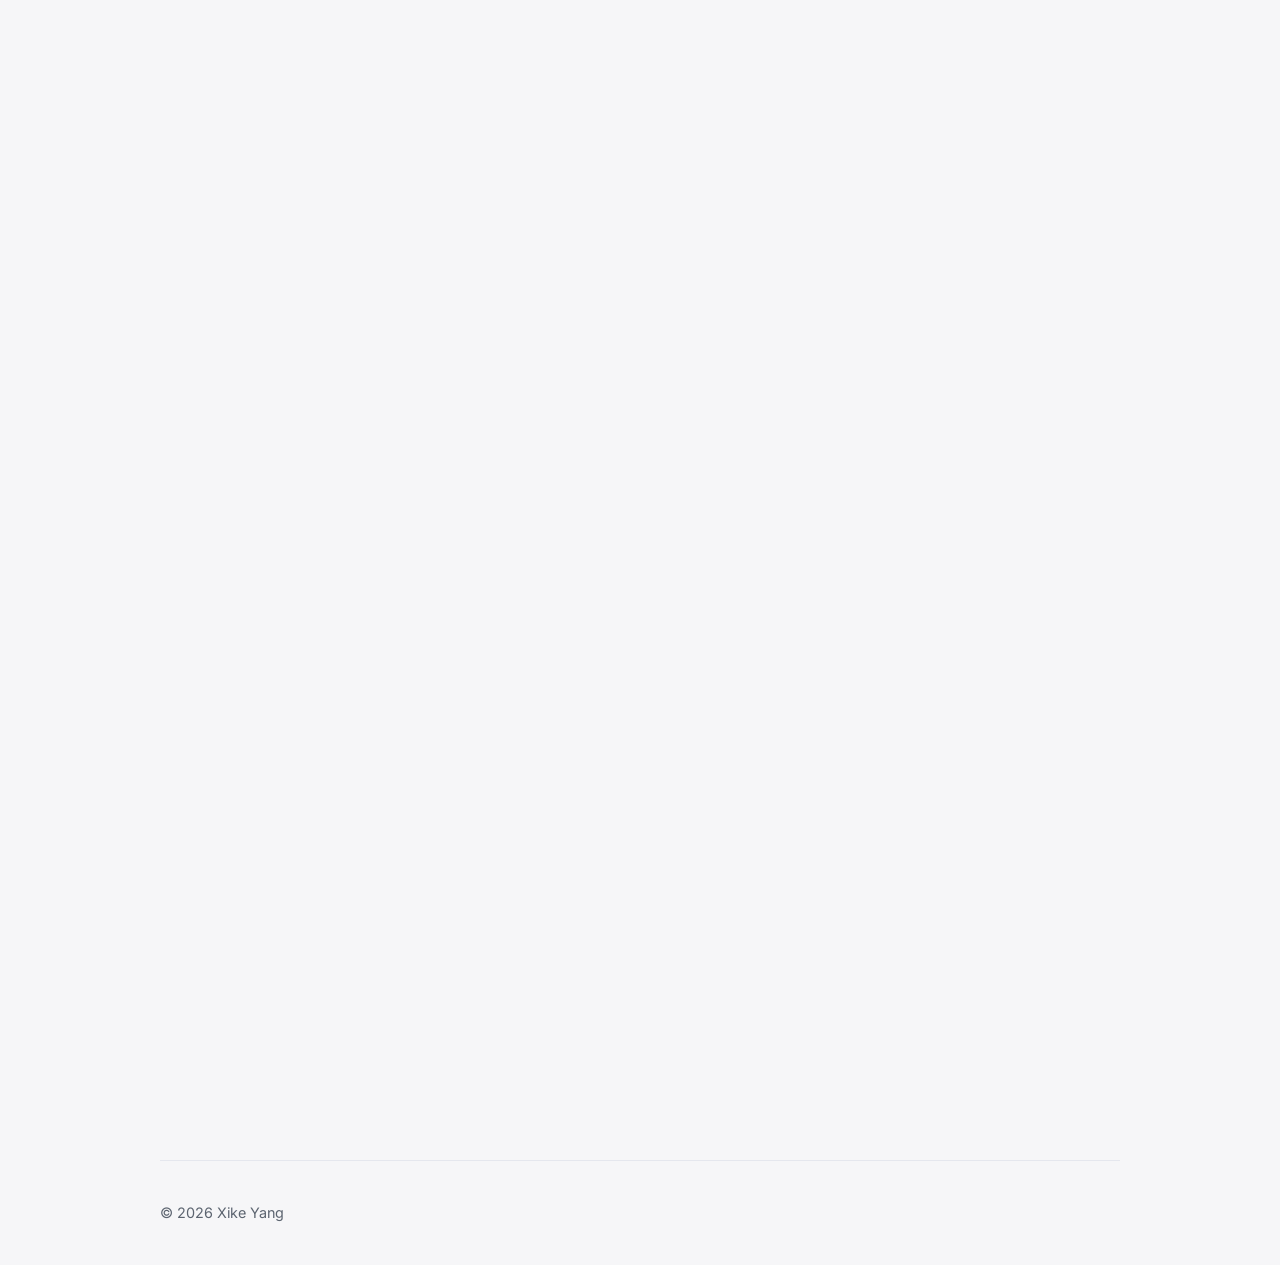
==== commit 296d1d65: "feat: add a bottom-right AI twin chat widget (template, no API yet) - answers from a small local kno" ====
--- a/index.html
+++ b/index.html
@@ -26,6 +26,8 @@
   <!-- V2: top-left docked scroll cube + panel deck -->
   <link rel="stylesheet" href="css/cube.css" />
   <link rel="stylesheet" href="css/deck.css" />
+  <!-- V4: bottom-right AI twin chat -->
+  <link rel="stylesheet" href="css/ai-twin.css" />
 </head>
 <body>
   <header class="site-header" id="top">
@@ -257,11 +259,59 @@
     <p>© 2026 Xike Yang</p>
   </footer>
 
+  <!-- V4 — AI twin: a launcher in the bottom-right corner and the chat panel
+       it opens. The answers live in js/ai-twin.js. The live model is not
+       wired up yet: it replies from a fixed set of facts taken from this
+       page, and says so when it doesn't know. -->
+  <div class="ai-twin" id="ai-twin">
+    <button class="ai-twin-launcher" id="ai-twin-launcher" type="button"
+            aria-expanded="false" aria-controls="ai-twin-panel"
+            aria-label="Ask my AI twin" title="Ask my AI twin">
+      <svg viewBox="0 0 24 24" aria-hidden="true" focusable="false">
+        <path d="M21 11.5a8.5 8.5 0 0 1-8.5 8.5H8.4L4 22.5l.9-4.4A8.5 8.5 0 1 1 21 11.5Z" />
+      </svg>
+    </button>
+
+    <section class="ai-twin-panel" id="ai-twin-panel" role="dialog" aria-modal="false"
+             aria-label="Xike's AI twin">
+      <header class="ai-twin-head">
+        <span class="ai-twin-avatar" aria-hidden="true">XY</span>
+        <span class="ai-twin-title">
+          <strong>Xike's AI twin</strong>
+          <small>Template mode &middot; not connected yet</small>
+        </span>
+        <button class="ai-twin-close" id="ai-twin-close" type="button"
+                aria-label="Close chat">&times;</button>
+      </header>
+
+      <!-- Answers are announced as they are added. -->
+      <div class="ai-twin-log" id="ai-twin-log" role="log" aria-live="polite"
+           aria-relevant="additions"></div>
+
+      <!-- Filled by js/ai-twin.js from the same table the answers come from. -->
+      <div class="ai-twin-quick" id="ai-twin-quick" role="group"
+           aria-label="Suggested questions"></div>
+
+      <form class="ai-twin-form" id="ai-twin-form">
+        <input type="text" id="ai-twin-input" name="question" autocomplete="off"
+               maxlength="200" aria-label="Your question"
+               placeholder="Ask about Xike&hellip;" />
+        <button class="ai-twin-send" type="submit" aria-label="Send">
+          <svg viewBox="0 0 24 24" aria-hidden="true" focusable="false">
+            <path d="M5 12h13M12 5l7 7-7 7" />
+          </svg>
+        </button>
+      </form>
+    </section>
+  </div>
+
   <script src="js/main.js" defer></script>
   <!-- V2: top-left docked scroll cube + panel deck -->
   <script src="js/animation.js" defer></script>
   <!-- V3: Contact feedback form -> Supabase -->
   <script src="js/confetti.js" defer></script>
   <script src="js/feedback.js" defer></script>
+  <!-- V4: bottom-right AI twin chat -->
+  <script src="js/ai-twin.js" defer></script>
 </body>
 </html>
--- a/css/style.css
+++ b/css/style.css
@@ -605,6 +605,73 @@
   cursor: zoom-in;
 }
 
+/* ---------- Phone carousel: one photo per slide, swipeable ----------
+   Below 1024px the collage shrank every photo to a 42-111px-wide sliver, so a
+   a narrow screen gets a single full-width photo per slide instead. The strip
+   scrolls natively, so swiping needs no JS at all, and the frame keeps a 3:2
+   slide with object-fit: contain — photos are still never cropped or
+   stretched, and whatever is left over is filled with that same photo, blown
+   up and blurred, so the frame melts into the picture instead of showing a
+   flat border around it. --- */
+.gallery-track.is-carousel {
+  display: flex;
+  overflow-x: auto;
+  overflow-y: hidden;
+  scroll-snap-type: x mandatory;
+  -webkit-overflow-scrolling: touch;
+  scrollbar-width: none;
+  transform: none; /* JS scrolls this track; it does not translate it */
+  transition: none;
+  background: #14171d; /* only shows before a slide's own backdrop loads */
+}
+
+.gallery-track.is-carousel::-webkit-scrollbar {
+  width: 0;
+  height: 0;
+  display: none;
+}
+
+.gal-slide {
+  position: relative; /* anchors the blurred backdrop */
+  overflow: hidden;   /* keeps the scaled backdrop inside this slide */
+  flex: 0 0 100%;
+  width: 100%;
+  aspect-ratio: 3 / 2; /* one height for every slide, so nothing jumps */
+  scroll-snap-align: center;
+  scroll-snap-stop: always;
+  display: flex;
+  align-items: center;
+  justify-content: center;
+}
+
+/* The photo as its own backdrop: the letterbox around a portrait shot becomes
+   a continuation of the picture rather than a coloured frame. The scale hides
+   the soft edge a blur leaves, and the saturation stops it going muddy. */
+.gal-slide-glow {
+  position: absolute;
+  inset: 0;
+  background-size: cover;
+  background-position: center;
+  filter: blur(22px) saturate(1.2);
+  transform: scale(1.2);
+  pointer-events: none;
+}
+
+.gal-slide img {
+  display: block;
+  width: 100%;
+  height: 100%;
+  object-fit: contain; /* whole photo, never cropped or stretched */
+  position: relative;  /* paints above the blurred backdrop */
+  cursor: zoom-in;
+}
+
+/* The arrows would sit on top of a full-width photo. The strip is swipeable and
+   has dots, so on touch-sized screens the photo gets the room instead. */
+@media (max-width: 1023px) {
+  .gallery-frame.is-carousel .gallery-nav { display: none; }
+}
+
 .gallery-nav {
   position: absolute;
   top: 50%;
--- a/css/deck.css
+++ b/css/deck.css
@@ -38,8 +38,13 @@
   max-width: none;
   margin: 0;
   padding: 0;
-  /* one panel ≈ 120vh of scroll (the extra 20vh is a small "hold") */
+  /* One panel ≈ 120vh of scroll (the extra 20vh is a small "hold").
+     svh, not vh: vh resolves against the *large* mobile viewport while
+     .deck-pin below uses svh (the small one), so the deck and its own pin
+     disagreed by the height of a mobile URL bar — and every panel's scroll
+     position moved whenever that bar hid or came back. */
   height: calc(var(--panel-count, 7) * 120vh);
+  height: calc(var(--panel-count, 7) * 120svh);
 }
 
 .deck-pin {
@@ -92,6 +97,15 @@
   -ms-overflow-style: none;
 }
 .panel-body::-webkit-scrollbar { width: 0; height: 0; display: none; }
+
+/* On a phone the panel body is a scroller of its own. With chaining left on,
+   one flick that reached the end of the text carried straight on into the
+   PAGE — and the page is a deck where ~705px is a whole section, so a single
+   flick could coast three or four panels past the one you were reading. Stop
+   the chain on touch/narrow screens; desktop keeps chaining on purpose. */
+@media (max-width: 1023px), (hover: none) {
+  .panel-body { overscroll-behavior-y: contain; }
+}
 
 /* Fade the bottom edge only while there is more content to scroll to
    (js/animation.js toggles .has-overflow / .at-bottom). */
@@ -204,6 +218,25 @@
   #about .panel-body > .about-photos .gallery { max-width: none; margin-top: 0; }
 }
 
+/* ---------- Phones: photography moves up under the intro ----------
+   On a phone the whole About panel is one scrolling column, and the gallery
+   used to sit at the very bottom of it — below the fold, inside a scroll area
+   that hides its own scrollbar — so the photos were effectively invisible.
+   Lifting the block right under the lede is what actually fixes that; the
+   collage is replaced by a single-photo carousel for the same reason (see the
+   carousel section in style.css). Order: intro, photos, facts, hobbies. --- */
+@media (max-width: 1023px) {
+  #about .panel-body {
+    display: flex;
+    flex-direction: column;
+  }
+  #about .panel-body > .lede { order: 1; }
+  #about .panel-body > .about-photos { order: 2; }
+  #about .panel-body > .facts { order: 3; }
+  #about .panel-body > .block-hobbies { order: 4; }
+  #about .panel-body > .chips { order: 5; }
+}
+
 /* ---------- Narrow screens: tighter so the About panel still fits ---------- */
 @media (max-width: 768px) {
   .panel-head h2 { font-size: 1.35rem; }
--- a/css/ai-twin.css
+++ b/css/ai-twin.css
@@ -0,0 +1,366 @@
+/* ============================================================
+   Xike Yang — Personal Academic Homepage  (V4)
+   AI twin — a bottom-right launcher and the chat panel it opens.
+
+   Not a modal. The visitor can keep reading and scrolling while it is
+   open, so the panel stays small and never covers the page. It is
+   stacked below the photo lightbox (z-index 1000) and the confetti
+   layer (1500), so opening a photo or a celebration still owns the
+   screen.
+
+   All behaviour lives in js/ai-twin.js; this file is only the shell.
+   ============================================================ */
+
+/* ---------- 1. Tokens ---------- */
+:root {
+  --ai-twin-gap: 1.25rem;
+  --ai-twin-size: 3.25rem;          /* launcher diameter (52px) */
+  --ai-twin-width: 21rem;           /* panel width (336px) */
+  /* Space from the bottom edge of the viewport to the bottom of the panel:
+     the launcher, its gap, and a little air between the two. */
+  --ai-twin-stack: calc(var(--ai-twin-size) + var(--ai-twin-gap) + 0.75rem);
+}
+
+/* ---------- 2. Launcher (bottom-right, always visible) ---------- */
+.ai-twin-launcher {
+  position: fixed;
+  right: var(--ai-twin-gap);
+  bottom: var(--ai-twin-gap);
+  z-index: 900;
+  display: flex;
+  align-items: center;
+  justify-content: center;
+  width: var(--ai-twin-size);
+  height: var(--ai-twin-size);
+  padding: 0;
+  color: #fff;
+  background: var(--primary);
+  border: none;
+  border-radius: 50%;
+  cursor: pointer;
+  box-shadow: 0 6px 18px rgba(23, 38, 61, 0.26);
+  transition: transform 0.25s var(--ease), box-shadow 0.25s var(--ease),
+    background 0.25s var(--ease);
+}
+
+.ai-twin-launcher svg {
+  width: 1.3rem;
+  height: 1.3rem;
+  fill: none;
+  stroke: currentColor;
+  stroke-width: 1.7;
+  stroke-linecap: round;
+  stroke-linejoin: round;
+}
+
+.ai-twin-launcher:hover {
+  transform: translateY(-2px);
+  background: var(--accent);
+  box-shadow: 0 10px 26px rgba(23, 38, 61, 0.32);
+}
+
+.ai-twin-launcher:focus-visible {
+  outline: none;
+  box-shadow: 0 0 0 3px rgba(43, 91, 139, 0.35), 0 6px 18px rgba(23, 38, 61, 0.26);
+}
+
+/* Once open, the launcher reads as the "close" affordance for the panel. */
+.ai-twin-launcher[aria-expanded="true"] {
+  background: var(--muted);
+}
+
+/* ---------- 3. Panel ---------- */
+.ai-twin-panel {
+  position: fixed;
+  right: var(--ai-twin-gap);
+  bottom: calc(var(--ai-twin-stack) + var(--ai-twin-gap));
+  z-index: 900;
+  display: flex;
+  flex-direction: column;
+  width: var(--ai-twin-width);
+  max-width: calc(100vw - var(--ai-twin-gap) * 2);
+  max-height: min(28rem, calc(100vh - var(--ai-twin-stack) - var(--ai-twin-gap)));
+  max-height: min(28rem, calc(100svh - var(--ai-twin-stack) - var(--ai-twin-gap)));
+  overflow: hidden;
+  background: var(--card);
+  border: 1px solid var(--border);
+  border-radius: var(--radius);
+  box-shadow: 0 14px 40px rgba(23, 38, 61, 0.16);
+
+  /* Closed state. visibility (not display) so the open/close can animate,
+     and so a closed panel is out of the tab order and the a11y tree. */
+  opacity: 0;
+  visibility: hidden;
+  transform: translateY(10px) scale(0.98);
+  transform-origin: bottom right;
+  transition: opacity 0.22s var(--ease), transform 0.22s var(--ease),
+    visibility 0.22s var(--ease);
+}
+
+.ai-twin-panel.is-open {
+  opacity: 1;
+  visibility: visible;
+  transform: none;
+}
+
+/* ---------- 4. Head ---------- */
+.ai-twin-head {
+  display: flex;
+  align-items: center;
+  gap: 0.6rem;
+  flex: 0 0 auto;
+  padding: 0.7rem 0.75rem;
+  border-bottom: 1px solid var(--border);
+}
+
+.ai-twin-avatar {
+  display: flex;
+  align-items: center;
+  justify-content: center;
+  flex: 0 0 auto;
+  width: 1.9rem;
+  height: 1.9rem;
+  font-family: var(--font-mono);
+  font-size: 0.7rem;
+  font-weight: 500;
+  color: #fff;
+  background: var(--accent);
+  border-radius: 50%;
+}
+
+.ai-twin-title {
+  display: grid;
+  flex: 1 1 auto;
+  min-width: 0;
+  line-height: 1.3;
+}
+
+.ai-twin-title strong {
+  font-size: 0.9rem;
+  font-weight: 600;
+  color: var(--primary);
+}
+
+.ai-twin-title small {
+  font-family: var(--font-mono);
+  font-size: 0.65rem;
+  letter-spacing: 0.03em;
+  color: var(--muted);
+}
+
+.ai-twin-close {
+  display: flex;
+  align-items: center;
+  justify-content: center;
+  flex: 0 0 auto;
+  width: 1.75rem;
+  height: 1.75rem;
+  font: inherit;
+  font-size: 1.15rem;
+  line-height: 1;
+  color: var(--muted);
+  background: none;
+  border: none;
+  border-radius: var(--radius-sm);
+  cursor: pointer;
+  transition: background 0.2s var(--ease), color 0.2s var(--ease);
+}
+
+.ai-twin-close:hover {
+  color: var(--primary);
+  background: var(--background);
+}
+
+/* ---------- 5. Message log (the only part that scrolls) ---------- */
+.ai-twin-log {
+  display: flex;
+  flex-direction: column;
+  gap: 0.6rem;
+  flex: 1 1 auto;
+  min-height: 0;
+  padding: 0.85rem 0.75rem;
+  overflow-y: auto;
+  overscroll-behavior: contain;
+  background: var(--background);
+}
+
+.ai-twin-msg {
+  max-width: 88%;
+  padding: 0.5rem 0.7rem;
+  font-size: 0.86rem;
+  line-height: 1.5;
+  border-radius: var(--radius-sm);
+  /* Answers are written with real newlines - keep them. */
+  white-space: pre-wrap;
+  /* A long URL the visitor pastes must wrap, not widen the panel. */
+  overflow-wrap: anywhere;
+}
+
+.ai-twin-msg.is-bot {
+  align-self: flex-start;
+  color: var(--foreground);
+  background: var(--card);
+  border: 1px solid var(--border);
+}
+
+.ai-twin-msg.is-me {
+  align-self: flex-end;
+  color: #fff;
+  background: var(--accent);
+}
+
+.ai-twin-msg a {
+  color: inherit;
+  text-decoration: underline;
+  text-underline-offset: 2px;
+}
+
+/* Typing indicator: three dots, replaced by the real answer. */
+.ai-twin-typing {
+  display: flex;
+  align-items: center;
+  gap: 0.25rem;
+}
+
+.ai-twin-typing span {
+  width: 0.3rem;
+  height: 0.3rem;
+  background: var(--muted);
+  border-radius: 50%;
+  animation: ai-twin-blink 1.2s var(--ease) infinite;
+}
+
+.ai-twin-typing span:nth-child(2) { animation-delay: 0.15s; }
+.ai-twin-typing span:nth-child(3) { animation-delay: 0.3s; }
+
+@keyframes ai-twin-blink {
+  0%, 60%, 100% { opacity: 0.3; }
+  30% { opacity: 1; }
+}
+
+/* ---------- 6. Quick picks (the "extract it for me" row) ---------- */
+.ai-twin-quick {
+  display: flex;
+  flex-wrap: wrap;
+  gap: 0.35rem;
+  flex: 0 0 auto;
+  padding: 0.6rem 0.7rem 0.15rem;
+  border-top: 1px solid var(--border);
+}
+
+.ai-twin-chip {
+  padding: 0.25rem 0.55rem;
+  font: inherit;
+  font-size: 0.74rem;
+  line-height: 1.4;
+  color: var(--accent);
+  background: transparent;
+  border: 1px solid var(--border);
+  border-radius: 999px;
+  cursor: pointer;
+  transition: border-color 0.2s var(--ease), background 0.2s var(--ease);
+}
+
+.ai-twin-chip:hover {
+  border-color: var(--accent);
+  background: var(--background);
+}
+
+/* ---------- 7. Input ---------- */
+.ai-twin-form {
+  display: flex;
+  align-items: center;
+  gap: 0.4rem;
+  flex: 0 0 auto;
+  padding: 0.6rem 0.7rem 0.7rem;
+}
+
+.ai-twin-form input {
+  flex: 1 1 auto;
+  min-width: 0;
+  padding: 0.5rem 0.65rem;
+  font: inherit;
+  font-size: 0.86rem;
+  line-height: 1.5;
+  color: var(--foreground);
+  background: var(--background);
+  border: 1px solid var(--border);
+  border-radius: var(--radius-sm);
+  transition: border-color 0.2s var(--ease), box-shadow 0.2s var(--ease);
+}
+
+.ai-twin-form input::placeholder {
+  color: #9aa2b0;
+}
+
+.ai-twin-form input:focus {
+  outline: none;
+  border-color: var(--accent);
+  box-shadow: 0 0 0 3px rgba(43, 91, 139, 0.12);
+}
+
+.ai-twin-send {
+  display: flex;
+  align-items: center;
+  justify-content: center;
+  flex: 0 0 auto;
+  width: 2.1rem;
+  height: 2.1rem;
+  padding: 0;
+  color: #fff;
+  background: var(--primary);
+  border: none;
+  border-radius: var(--radius-sm);
+  cursor: pointer;
+  transition: background 0.2s var(--ease);
+}
+
+.ai-twin-send svg {
+  width: 1.05rem;
+  height: 1.05rem;
+  fill: none;
+  stroke: currentColor;
+  stroke-width: 1.8;
+  stroke-linecap: round;
+  stroke-linejoin: round;
+}
+
+.ai-twin-send:hover {
+  background: var(--accent);
+}
+
+/* ---------- 8. Small screens: become a sheet, not a bubble ---------- */
+@media (max-width: 480px) {
+  :root {
+    --ai-twin-gap: 0.9rem;
+    --ai-twin-size: 3rem;
+  }
+
+  .ai-twin-panel {
+    left: var(--ai-twin-gap);
+    right: var(--ai-twin-gap);
+    width: auto;
+    max-width: none;
+    /* Taller than the desktop panel - it is the only thing on screen. */
+    max-height: min(72svh, calc(100svh - var(--ai-twin-stack) - var(--ai-twin-gap)));
+  }
+
+  .ai-twin-msg {
+    max-width: 94%;
+  }
+}
+
+/* ---------- 9. Reduced motion ---------- */
+@media (prefers-reduced-motion: reduce) {
+  .ai-twin-launcher,
+  .ai-twin-launcher:hover,
+  .ai-twin-panel {
+    transition: none;
+    transform: none;
+  }
+
+  .ai-twin-typing span {
+    animation: none;
+    opacity: 0.55;
+  }
+}
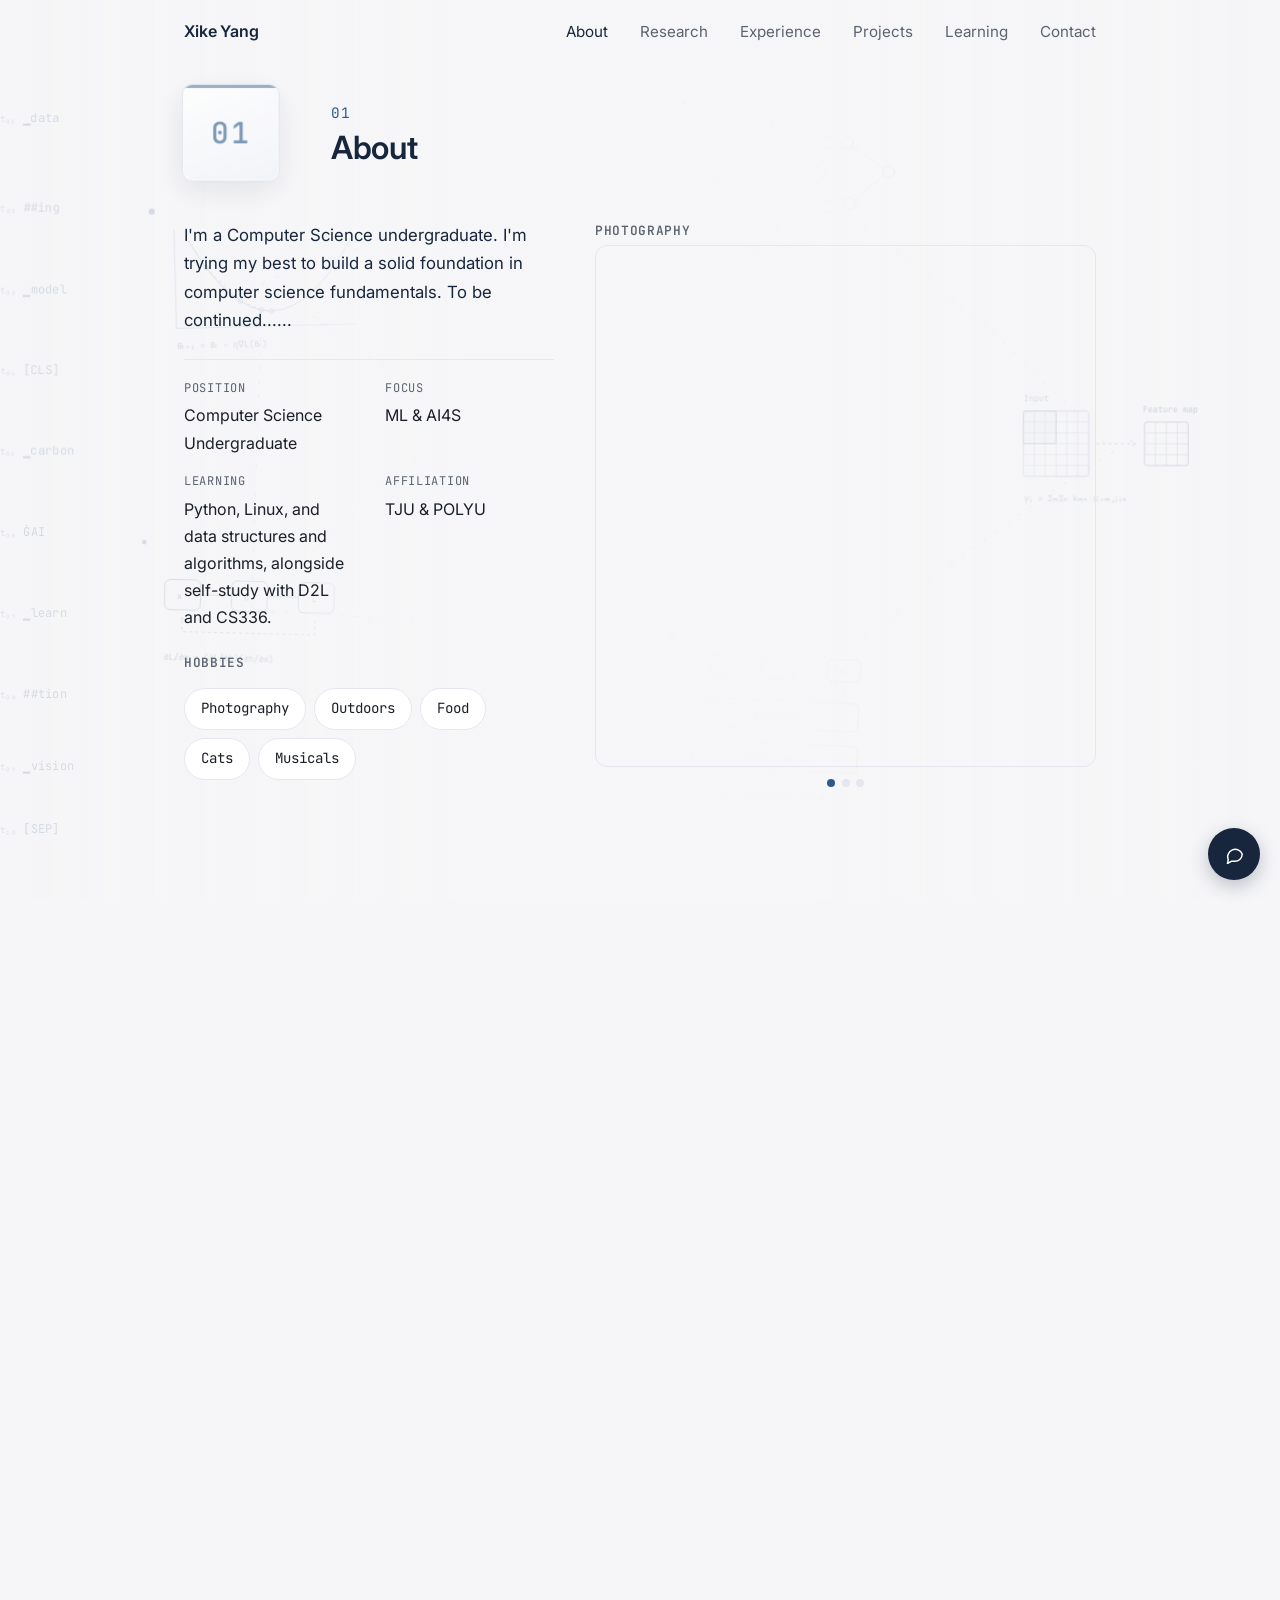
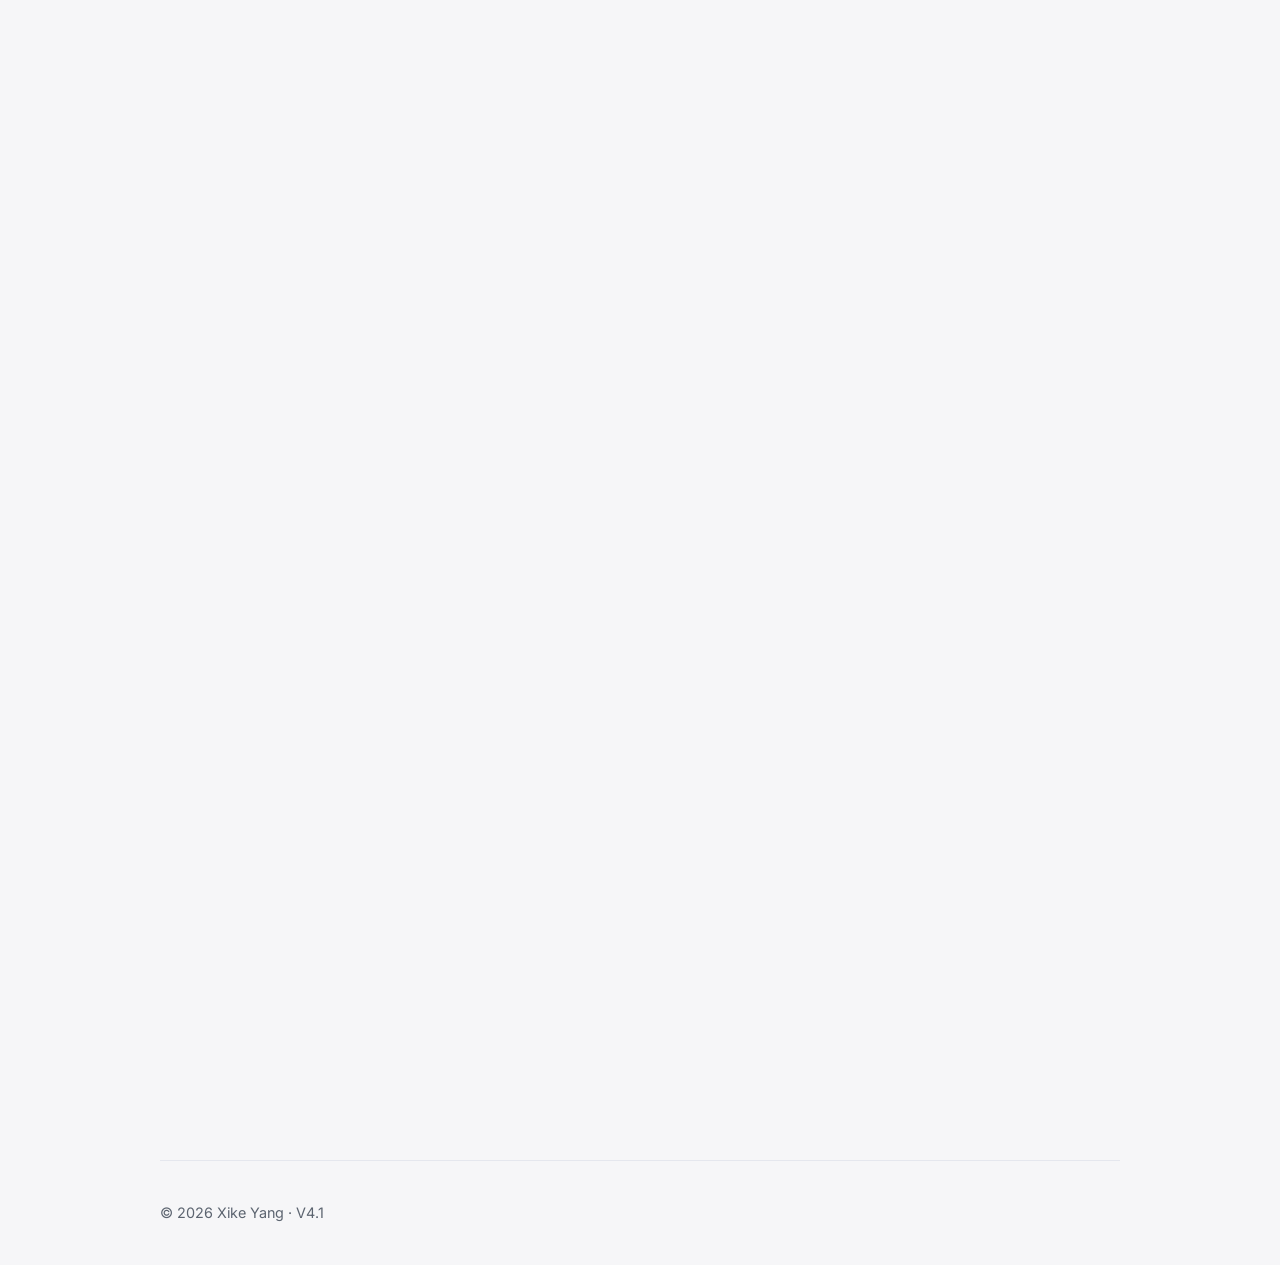
==== commit fdf30179: "release: V4.1 content, animated backgrounds, and DeepSeek AI twin" ====
--- a/index.html
+++ b/index.html
@@ -3,6 +3,7 @@
 <head>
   <meta charset="UTF-8" />
   <meta name="viewport" content="width=device-width, initial-scale=1.0" />
+  <meta name="version" content="4.1" />
   <title>Xike Yang — Computer Science Undergraduate</title>
   <meta name="description" content="Xike Yang, Computer Science undergraduate." />
   <meta property="og:title" content="Xike Yang — Computer Science Undergraduate" />
@@ -28,8 +29,113 @@
   <link rel="stylesheet" href="css/deck.css" />
   <!-- V4: bottom-right AI twin chat -->
   <link rel="stylesheet" href="css/ai-twin.css" />
+  <link rel="stylesheet" href="css/math-background.css" />
 </head>
 <body>
+  <!-- Decorative diagrams only: outside the reading order and click targets. -->
+  <div class="math-background" aria-hidden="true" inert>
+    <!-- Illustrative token fragments, not vocabulary IDs from a real tokenizer. -->
+    <div class="math-token-stream">
+      <span class="math-token" style="--token-y:12%;--token-duration:72s;--token-delay:-4s;--token-drift:18px"><small>t₀₁</small> ▁data</span>
+      <span class="math-token" style="--token-y:22%;--token-duration:89s;--token-delay:-16s;--token-drift:-24px;--token-direction:reverse"><small>t₀₂</small> ##ing</span>
+      <span class="math-token" style="--token-y:31%;--token-duration:81s;--token-delay:-28s;--token-drift:22px"><small>t₀₃</small> ▁model</span>
+      <span class="math-token" style="--token-y:40%;--token-duration:96s;--token-delay:-53s;--token-drift:-18px;--token-direction:reverse"><small>t₀₄</small> [CLS]</span>
+      <span class="math-token" style="--token-y:49%;--token-duration:76s;--token-delay:-55s;--token-drift:20px"><small>t₀₅</small> ▁carbon</span>
+      <span class="math-token" style="--token-y:58%;--token-duration:104s;--token-delay:-94s;--token-drift:-22px;--token-direction:reverse"><small>t₀₆</small> ĠAI</span>
+      <span class="math-token" style="--token-y:67%;--token-duration:85s;--token-delay:-11s;--token-drift:24px"><small>t₀₇</small> ▁learn</span>
+      <span class="math-token" style="--token-y:76%;--token-duration:93s;--token-delay:-39s;--token-drift:-16px;--token-direction:reverse"><small>t₀₈</small> ##tion</span>
+      <span class="math-token" style="--token-y:84%;--token-duration:78s;--token-delay:-52s;--token-drift:18px"><small>t₀₉</small> ▁vision</span>
+      <span class="math-token" style="--token-y:91%;--token-duration:99s;--token-delay:-82s;--token-drift:-20px;--token-direction:reverse"><small>t₁₀</small> [SEP]</span>
+    </div>
+    <svg class="math-connections" focusable="false" preserveAspectRatio="none">
+      <!-- Conceptual links between sketches, not a model architecture. -->
+      <path data-from="gradient" data-to="backprop" />
+      <path data-from="backprop" data-to="network" />
+      <path data-from="network" data-to="cnn" />
+      <path data-from="cnn" data-to="transformer" />
+      <path data-from="transformer" data-to="backprop" />
+      <path data-from="transformer" data-to="gradient" />
+      <path data-from="gradient" data-to="network" />
+    </svg>
+    <svg class="math-scene math-gradient" viewBox="0 0 280 190" focusable="false">
+      <g class="math-lines">
+        <path class="math-axis" d="M28 24V151H260" />
+        <path d="M46 39Q151 225 256 39" />
+        <path class="math-guide" d="M68 74L111 118L138 130L151 132" />
+        <circle cx="68" cy="74" r="3" /><circle cx="111" cy="118" r="3" />
+        <circle cx="138" cy="130" r="3" /><circle cx="151" cy="132" r="3" />
+      </g>
+      <circle class="math-dot math-descent" cx="0" cy="0" r="4" />
+      <text x="28" y="178">θₜ₊₁ = θₜ − η∇L(θₜ)</text>
+    </svg>
+
+    <svg class="math-scene math-network" viewBox="0 0 260 190" focusable="false">
+      <g class="math-lines math-edges">
+        <path d="M30 48L112 30M30 48L112 72M30 48L112 114M30 48L112 156
+                 M30 96L112 30M30 96L112 72M30 96L112 114M30 96L112 156
+                 M30 144L112 30M30 144L112 72M30 144L112 114M30 144L112 156
+                 M112 30L194 57M112 30L194 129M112 72L194 57M112 72L194 129
+                 M112 114L194 57M112 114L194 129M112 156L194 57M112 156L194 129
+                 M194 57L242 93M194 129L242 93" />
+      </g>
+      <g class="math-lines math-nodes">
+        <circle cx="30" cy="48" r="7" /><circle cx="30" cy="96" r="7" /><circle cx="30" cy="144" r="7" />
+        <circle cx="112" cy="30" r="7" /><circle cx="112" cy="72" r="7" />
+        <circle cx="112" cy="114" r="7" /><circle cx="112" cy="156" r="7" />
+        <circle cx="194" cy="57" r="7" /><circle cx="194" cy="129" r="7" /><circle cx="242" cy="93" r="7" />
+      </g>
+      <circle class="math-dot math-forward" cx="0" cy="0" r="3" />
+      <text x="32" y="184">h = σ(Wx + b)</text>
+    </svg>
+
+    <svg class="math-scene math-backprop" viewBox="0 0 280 170" focusable="false">
+      <g class="math-lines">
+        <rect x="28" y="47" width="46" height="39" rx="7" />
+        <rect x="114" y="47" width="46" height="39" rx="7" />
+        <rect x="200" y="47" width="46" height="39" rx="7" />
+        <path d="M74 66H114M160 66H200" />
+        <path class="math-guide" d="M222 96V114H51V96M51 96L47 102M51 96L55 102" />
+      </g>
+      <text x="44" y="72">x</text><text x="130" y="72">h</text><text x="218" y="72">L</text>
+      <circle class="math-dot math-backward" cx="0" cy="0" r="3" />
+      <text x="28" y="151">∂L/∂w = (∂L/∂h)(∂h/∂w)</text>
+    </svg>
+
+    <svg class="math-scene math-cnn" viewBox="0 0 280 180" focusable="false">
+      <g class="math-lines">
+        <rect x="24" y="37" width="84" height="84" rx="3" />
+        <path class="math-edges" d="M38 37V121M52 37V121M66 37V121M80 37V121M94 37V121
+                 M24 51H108M24 65H108M24 79H108M24 93H108M24 107H108" />
+        <path class="math-guide" d="M118 79H168M162 75L168 79L162 83" />
+        <rect x="180" y="51" width="56" height="56" rx="3" />
+        <path class="math-edges" d="M194 51V107M208 51V107M222 51V107
+                 M180 65H236M180 79H236M180 93H236" />
+      </g>
+      <rect class="math-kernel" x="24" y="37" width="42" height="42" rx="2" />
+      <text x="25" y="24">Input</text><text x="177" y="38">Feature map</text>
+      <text x="24" y="153">yᵢⱼ = ΣₘΣₙ kₘₙ xᵢ₊ₘ,ⱼ₊ₙ</text>
+    </svg>
+
+    <svg class="math-scene math-transformer" viewBox="0 0 280 210" focusable="false">
+      <g class="math-lines">
+        <rect x="32" y="21" width="42" height="28" rx="5" />
+        <rect x="117" y="21" width="42" height="28" rx="5" />
+        <rect x="202" y="21" width="42" height="28" rx="5" />
+        <path class="math-guide" d="M53 49L53 77M53 49L138 77M53 49L223 77
+                 M138 49L53 77M138 49V77M138 49L223 77
+                 M223 49L53 77M223 49L138 77M223 49V77" />
+        <rect x="32" y="77" width="212" height="36" rx="6" />
+        <path d="M138 113V132M138 166V178" />
+        <rect x="32" y="132" width="212" height="34" rx="6" />
+      </g>
+      <text x="47" y="40">Q</text><text x="132" y="40">K</text><text x="217" y="40">V</text>
+      <text x="138" y="100" text-anchor="middle">Attention</text>
+      <text x="138" y="154" text-anchor="middle">Feed-forward</text>
+      <circle class="math-dot math-attention" cx="0" cy="0" r="3" />
+      <text x="22" y="202">Attention = softmax(QKᵀ/√dₖ)V</text>
+    </svg>
+  </div>
+
   <header class="site-header" id="top">
     <nav class="nav" aria-label="Primary">
       <a class="brand" href="#top">Xike Yang</a>
@@ -100,8 +206,8 @@
           </p>
           <dl class="facts">
             <div><dt>Position</dt><dd>Computer Science Undergraduate</dd></div>
-            <div><dt>Focus</dt><dd>……</dd></div>
-            <div><dt>Learning</dt><dd>……</dd></div>
+            <div><dt>Focus</dt><dd>ML &amp; AI4S</dd></div>
+            <div><dt>Learning</dt><dd>Python, Linux, and data structures and algorithms, alongside self-study with D2L and CS336.</dd></div>
             <div><dt>Affiliation</dt><dd>TJU &amp; POLYU</dd></div>
           </dl>
 
@@ -141,20 +247,12 @@
           </p>
           <div class="cards">
             <article class="card">
-              <h3>……</h3>
-              <p>……</p>
+              <h3>Machine Learning</h3>
+              <p>I'm interested in how models learn from data and how their performance is evaluated. I'm currently building the mathematical and programming foundations needed to explore this field.</p>
             </article>
             <article class="card">
-              <h3>……</h3>
-              <p>……</p>
-            </article>
-            <article class="card">
-              <h3>……</h3>
-              <p>……</p>
-            </article>
-            <article class="card">
-              <h3>……</h3>
-              <p>……</p>
+              <h3>Computer Systems</h3>
+              <p>I'm curious about how software interacts with the systems it runs on, from operating systems to computer architecture. I want to understand what makes programs reliable and efficient.</p>
             </article>
           </div>
         </div>
@@ -182,7 +280,13 @@
           <h2>Projects</h2>
         </header>
         <div class="panel-body">
-          <p class="muted-note">Coming soon.</p>
+          <article class="card project-card">
+            <div class="project-top">
+              <h3>CarbonLens</h3>
+              <span class="badge">Early stage</span>
+            </div>
+            <p class="muted-note">Exploring how AI can help analyze sustainability-related data and support a better understanding of sustainability challenges.</p>
+          </article>
         </div>
       </section>
 
@@ -194,7 +298,9 @@
         </header>
         <div class="panel-body">
           <p class="muted-note">
-            What I'm working on right now — a look at where I'm growing.
+            I'm studying deep learning with Dive into Deep Learning (D2L) and
+            exploring language models through self-study of CS336, alongside
+            my computer science fundamentals.
           </p>
           <ul class="chips">
             <li>Python</li>
@@ -202,7 +308,8 @@
             <li>Data Structures &amp; Algorithms</li>
             <li>Machine Learning</li>
             <li>Computer Systems</li>
-            <li>……</li>
+            <li><a href="https://d2l.ai/" target="_blank" rel="noopener">D2L · Dive into Deep Learning</a></li>
+            <li><a href="https://cs336.stanford.edu/" target="_blank" rel="noopener">CS336 · Self-study</a></li>
           </ul>
         </div>
       </section>
@@ -256,13 +363,10 @@
   </main>
 
   <footer class="site-footer">
-    <p>© 2026 Xike Yang</p>
+    <p>© 2026 Xike Yang · V4.1</p>
   </footer>
 
-  <!-- V4 — AI twin: a launcher in the bottom-right corner and the chat panel
-       it opens. The answers live in js/ai-twin.js. The live model is not
-       wired up yet: it replies from a fixed set of facts taken from this
-       page, and says so when it doesn't know. -->
+  <!-- AI twin: local answers or the configured server-side DeepSeek proxy. -->
   <div class="ai-twin" id="ai-twin">
     <button class="ai-twin-launcher" id="ai-twin-launcher" type="button"
             aria-expanded="false" aria-controls="ai-twin-panel"
@@ -278,7 +382,7 @@
         <span class="ai-twin-avatar" aria-hidden="true">XY</span>
         <span class="ai-twin-title">
           <strong>Xike's AI twin</strong>
-          <small>Template mode &middot; not connected yet</small>
+          <small id="ai-twin-status">Local mode &middot; API not configured</small>
         </span>
         <button class="ai-twin-close" id="ai-twin-close" type="button"
                 aria-label="Close chat">&times;</button>
@@ -294,7 +398,7 @@
 
       <form class="ai-twin-form" id="ai-twin-form">
         <input type="text" id="ai-twin-input" name="question" autocomplete="off"
-               maxlength="200" aria-label="Your question"
+               maxlength="2000" aria-label="Your question"
                placeholder="Ask about Xike&hellip;" />
         <button class="ai-twin-send" type="submit" aria-label="Send">
           <svg viewBox="0 0 24 24" aria-hidden="true" focusable="false">
@@ -312,6 +416,8 @@
   <script src="js/confetti.js" defer></script>
   <script src="js/feedback.js" defer></script>
   <!-- V4: bottom-right AI twin chat -->
+  <script src="js/ai-twin-config.js" defer></script>
   <script src="js/ai-twin.js" defer></script>
+  <script src="js/math-background.js" defer></script>
 </body>
 </html>
--- a/css/ai-twin.css
+++ b/css/ai-twin.css
@@ -325,6 +325,12 @@
   stroke-linejoin: round;
 }
 
+.ai-twin-send:disabled,
+.ai-twin-chip:disabled {
+  opacity: .5;
+  cursor: wait;
+}
+
 .ai-twin-send:hover {
   background: var(--accent);
 }
--- a/css/math-background.css
+++ b/css/math-background.css
@@ -0,0 +1,206 @@
+/* A quiet, scroll-driven constellation of ML sketches below the content. */
+.math-background {
+  position: fixed;
+  inset: 0;
+  z-index: 0;
+  overflow: hidden;
+  pointer-events: none;
+  user-select: none;
+  color: #91a2b6;
+}
+
+/* Fade the drawings before they enter the main reading column. */
+.math-background::after {
+  content: "";
+  position: absolute;
+  inset: 0;
+  background: linear-gradient(90deg,
+    transparent 0%, rgba(246, 246, 248, 0.55) 22%,
+    rgba(246, 246, 248, 0.96) 37%, rgba(246, 246, 248, 0.96) 63%,
+    rgba(246, 246, 248, 0.55) 78%, transparent 100%);
+}
+
+.deck { z-index: 1; }
+.site-footer { position: relative; z-index: 1; }
+
+/* A fixed-size token layer: no layout updates or per-frame JavaScript. */
+.math-token-stream {
+  position: absolute;
+  inset: 0;
+  overflow: hidden;
+  contain: layout paint;
+}
+.math-token {
+  position: absolute;
+  top: var(--token-y);
+  left: 0;
+  white-space: nowrap;
+  color: #9daebf;
+  opacity: 0.40;
+  font-family: var(--font-mono);
+  font-size: 12px;
+  font-weight: 400;
+  letter-spacing: 0.025em;
+  will-change: transform;
+  animation: math-token-drift var(--token-duration, 90s) linear infinite;
+  animation-delay: var(--token-delay, 0s);
+  animation-direction: var(--token-direction, normal);
+}
+.math-token small { font-size: 9px; opacity: 0.65; }
+@keyframes math-token-drift {
+  from { transform: translate3d(-160px, 0, 0); }
+  to { transform: translate3d(calc(100vw + 160px), var(--token-drift, 18px), 0); }
+}
+
+.math-scene {
+  position: absolute;
+  left: 0;
+  top: 0;
+  width: var(--scene-size, clamp(180px, 17vw, 250px));
+  height: auto;
+  overflow: visible;
+  opacity: var(--scene-opacity, 0.576);
+  transform: translate3d(var(--scene-x, 0px), var(--scene-y, 0px), 0)
+    rotate(var(--scene-rotation, 0deg));
+  transform-origin: center;
+}
+/* Fallback placements before JS or when it is unavailable. */
+.math-gradient { --scene-x: 3vw; --scene-y: 20vh; }
+.math-network { --scene-x: 78vw; --scene-y: 32vh; }
+.math-backprop { --scene-x: 15vw; --scene-y: 67vh; }
+.math-transformer { --scene-x: 68vw; --scene-y: 65vh; }
+.math-cnn { --scene-x: 40vw; --scene-y: 10vh; }
+
+.math-connections {
+  position: absolute;
+  top: 0;
+  left: 0;
+  width: 100%;
+  height: 100%;
+  overflow: visible;
+  fill: none;
+  stroke: #aebdcc;
+  stroke-width: 0.8;
+  stroke-dasharray: 3 11;
+  opacity: 0.414;
+  animation: math-link-flow 48s linear infinite;
+}
+@keyframes math-link-flow { to { stroke-dashoffset: -140; } }
+
+.math-lines {
+  fill: none;
+  stroke: #9daebf;
+  stroke-width: 1.15;
+  stroke-linecap: round;
+  stroke-linejoin: round;
+}
+.math-axis { stroke: #bdc4cf; }
+.math-guide { stroke: #aeb8c6; stroke-dasharray: 3 5; }
+.math-edges { stroke: #b6c0cd; stroke-width: 0.8; }
+.math-nodes { fill: #f1f3f6; }
+.math-scene text {
+  fill: #91a2b6;
+  font-family: var(--font-mono);
+  font-size: 11px;
+  font-weight: 400;
+}
+.math-dot { fill: #7f95ad; opacity: 0.7; }
+
+/* Small signals travel locally while scroll moves the larger constellation. */
+.math-descent { animation: math-descent 24s linear infinite; }
+.math-forward { animation: math-forward 28s linear infinite; }
+.math-backward { animation: math-backward 30s linear infinite; }
+.math-attention { animation: math-attention 32s linear infinite; }
+.math-kernel {
+  fill: rgba(127, 149, 173, 0.1);
+  stroke: #7f95ad;
+  stroke-width: 1.1;
+  animation: math-convolution 30s linear infinite;
+}
+@keyframes math-convolution {
+  0%, 8% { transform: translate(0, 0); opacity: 0; }
+  14% { transform: translate(0, 0); opacity: 0.7; }
+  28% { transform: translate(42px, 0); }
+  34% { transform: translate(42px, 14px); }
+  48% { transform: translate(0, 14px); }
+  54% { transform: translate(0, 28px); }
+  68% { transform: translate(42px, 28px); }
+  74% { transform: translate(42px, 42px); }
+  88% { transform: translate(0, 42px); opacity: 0.7; }
+  96%, 100% { transform: translate(0, 42px); opacity: 0; }
+}
+
+@keyframes math-descent {
+  0%, 8% { transform: translate(68px, 74px); opacity: 0; }
+  14% { transform: translate(68px, 74px); opacity: 0.7; }
+  32% { transform: translate(111px, 118px); }
+  50% { transform: translate(138px, 130px); }
+  68%, 82% { transform: translate(151px, 132px); opacity: 0.7; }
+  90%, 100% { transform: translate(151px, 132px); opacity: 0; }
+}
+@keyframes math-forward {
+  0%, 10% { transform: translate(30px, 96px); opacity: 0; }
+  16% { transform: translate(30px, 96px); opacity: 0.7; }
+  42% { transform: translate(112px, 72px); }
+  66% { transform: translate(194px, 57px); }
+  82% { transform: translate(242px, 93px); opacity: 0.7; }
+  90%, 100% { transform: translate(242px, 93px); opacity: 0; }
+}
+@keyframes math-backward {
+  0%, 10% { transform: translate(222px, 96px); opacity: 0; }
+  16% { transform: translate(222px, 96px); opacity: 0.7; }
+  30% { transform: translate(222px, 114px); }
+  68% { transform: translate(51px, 114px); }
+  82% { transform: translate(51px, 96px); opacity: 0.7; }
+  90%, 100% { transform: translate(51px, 96px); opacity: 0; }
+}
+@keyframes math-attention {
+  0%, 10% { transform: translate(53px, 49px); opacity: 0; }
+  16% { transform: translate(53px, 49px); opacity: 0.7; }
+  42% { transform: translate(138px, 77px); }
+  52% { transform: translate(138px, 113px); }
+  68% { transform: translate(138px, 132px); }
+  82% { transform: translate(138px, 178px); opacity: 0.7; }
+  90%, 100% { transform: translate(138px, 178px); opacity: 0; }
+}
+
+html.math-background-paused .math-dot,
+html.math-background-paused .math-kernel,
+html.math-background-paused .math-token,
+html.math-background-paused .math-connections { animation-play-state: paused; }
+
+@media (max-width: 1023px), (hover: none) and (pointer: coarse) {
+  .math-token { top: var(--token-mobile-y, var(--token-y)); opacity: 0.28; font-size: 11px; }
+  .math-token:nth-child(1) { --token-mobile-y: 16%; }
+  .math-token:nth-child(2) { --token-mobile-y: 34%; }
+  .math-token:nth-child(3) { --token-mobile-y: 52%; }
+  .math-token:nth-child(4) { --token-mobile-y: 70%; }
+  .math-token:nth-child(5) { --token-mobile-y: 86%; }
+  .math-token:nth-child(n+6) { display: none; animation: none; will-change: auto; }
+  /* Two static sketches; tokens are the only continuously moving background. */
+  .math-scene { --scene-size: clamp(130px, 40vw, 170px); --scene-opacity: 0.396; }
+  .math-gradient { --scene-x: -12px; --scene-y: calc(var(--math-viewport-height, 100vh) * 0.22); }
+  .math-cnn {
+    --scene-x: calc(100vw - var(--scene-size) + 12px);
+    --scene-y: calc(var(--math-viewport-height, 100vh) * 0.66);
+  }
+  .math-background .math-network,
+  .math-background .math-backprop,
+  .math-background .math-transformer { display: none; }
+  .math-background .math-dot { display: none; animation: none; }
+  .math-background .math-kernel { animation: none; transform: none; opacity: 0.45; }
+  .math-connections { display: none; animation: none; }
+  .math-background::after {
+    background: linear-gradient(90deg, transparent 10%,
+      rgba(246, 246, 248, 0.93) 30%, rgba(246, 246, 248, 0.93) 70%, transparent 90%);
+  }
+}
+@media (prefers-reduced-motion: reduce) {
+  .math-token-stream { display: none; }
+  .math-token { animation: none; will-change: auto; }
+  .math-dot { animation: none; display: none; }
+  .math-kernel, .math-connections { animation: none; }
+}
+@media print {
+  .math-background { display: none; }
+}
